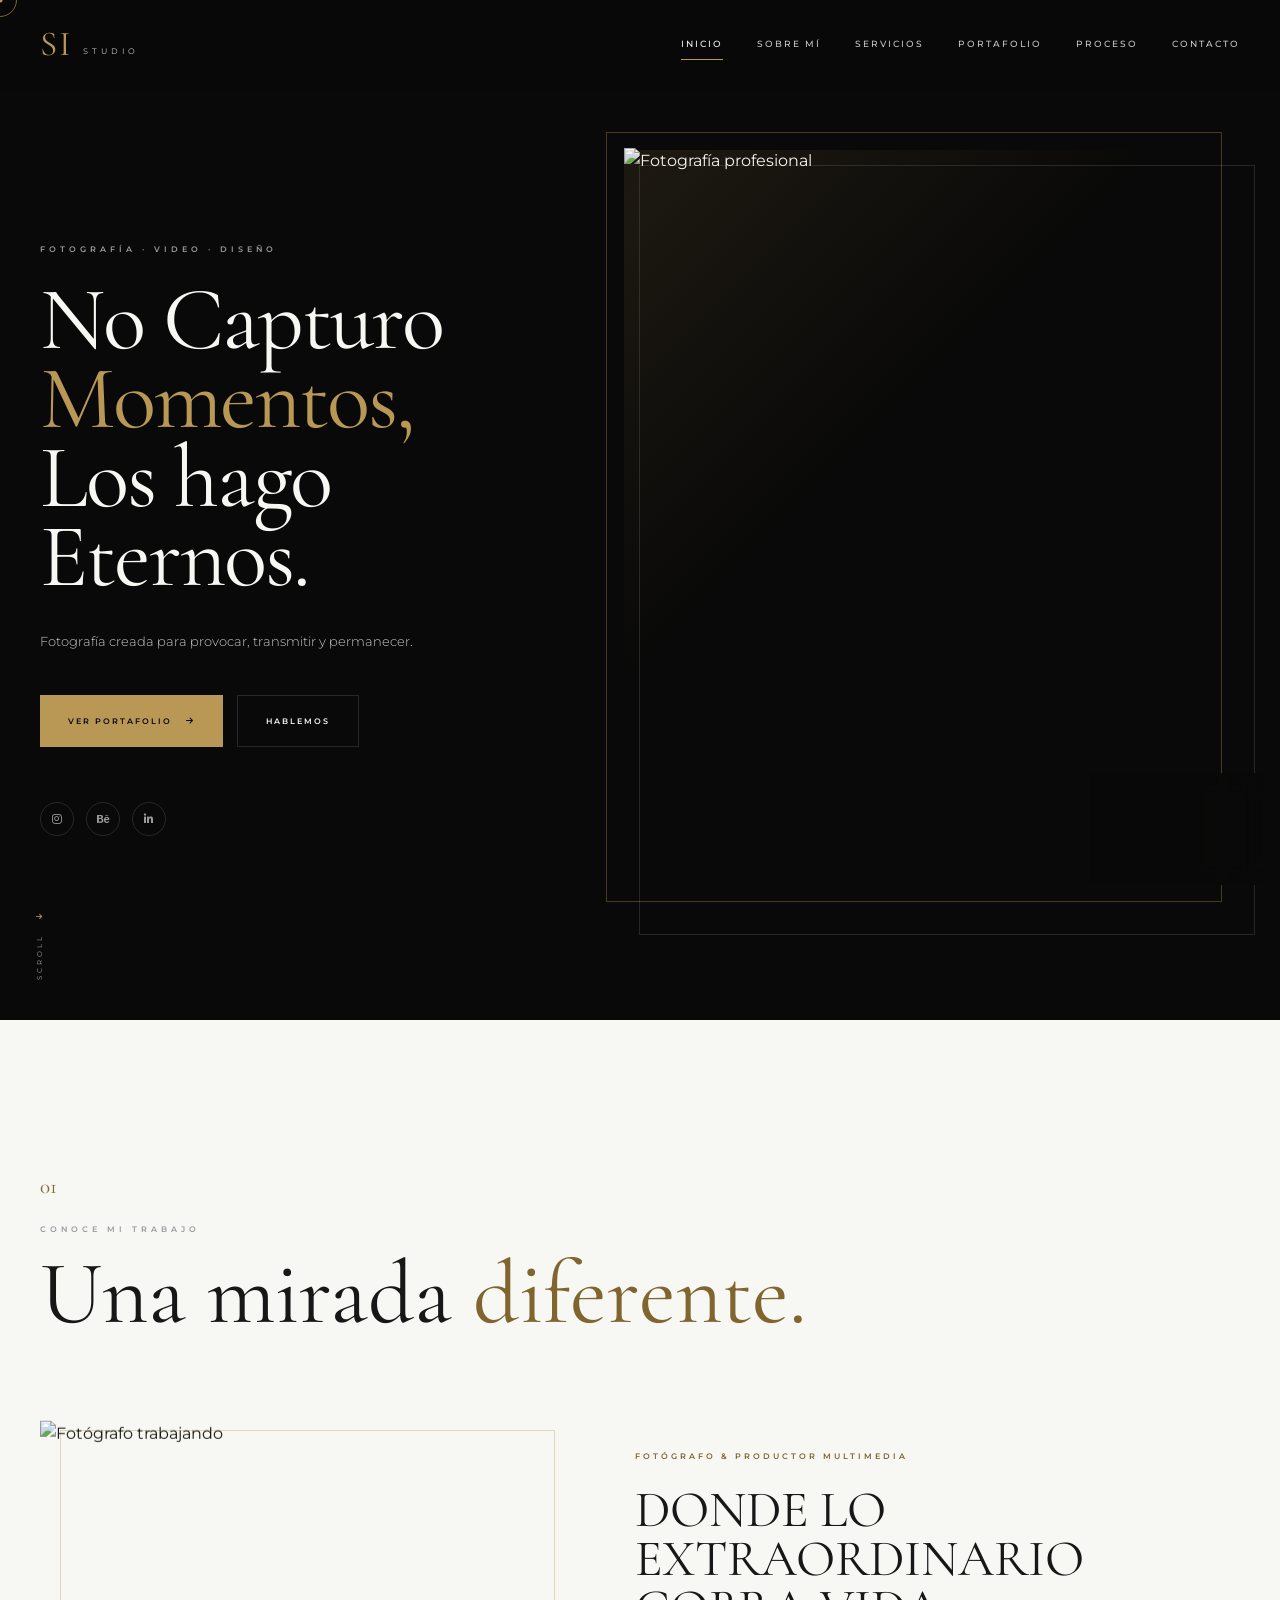
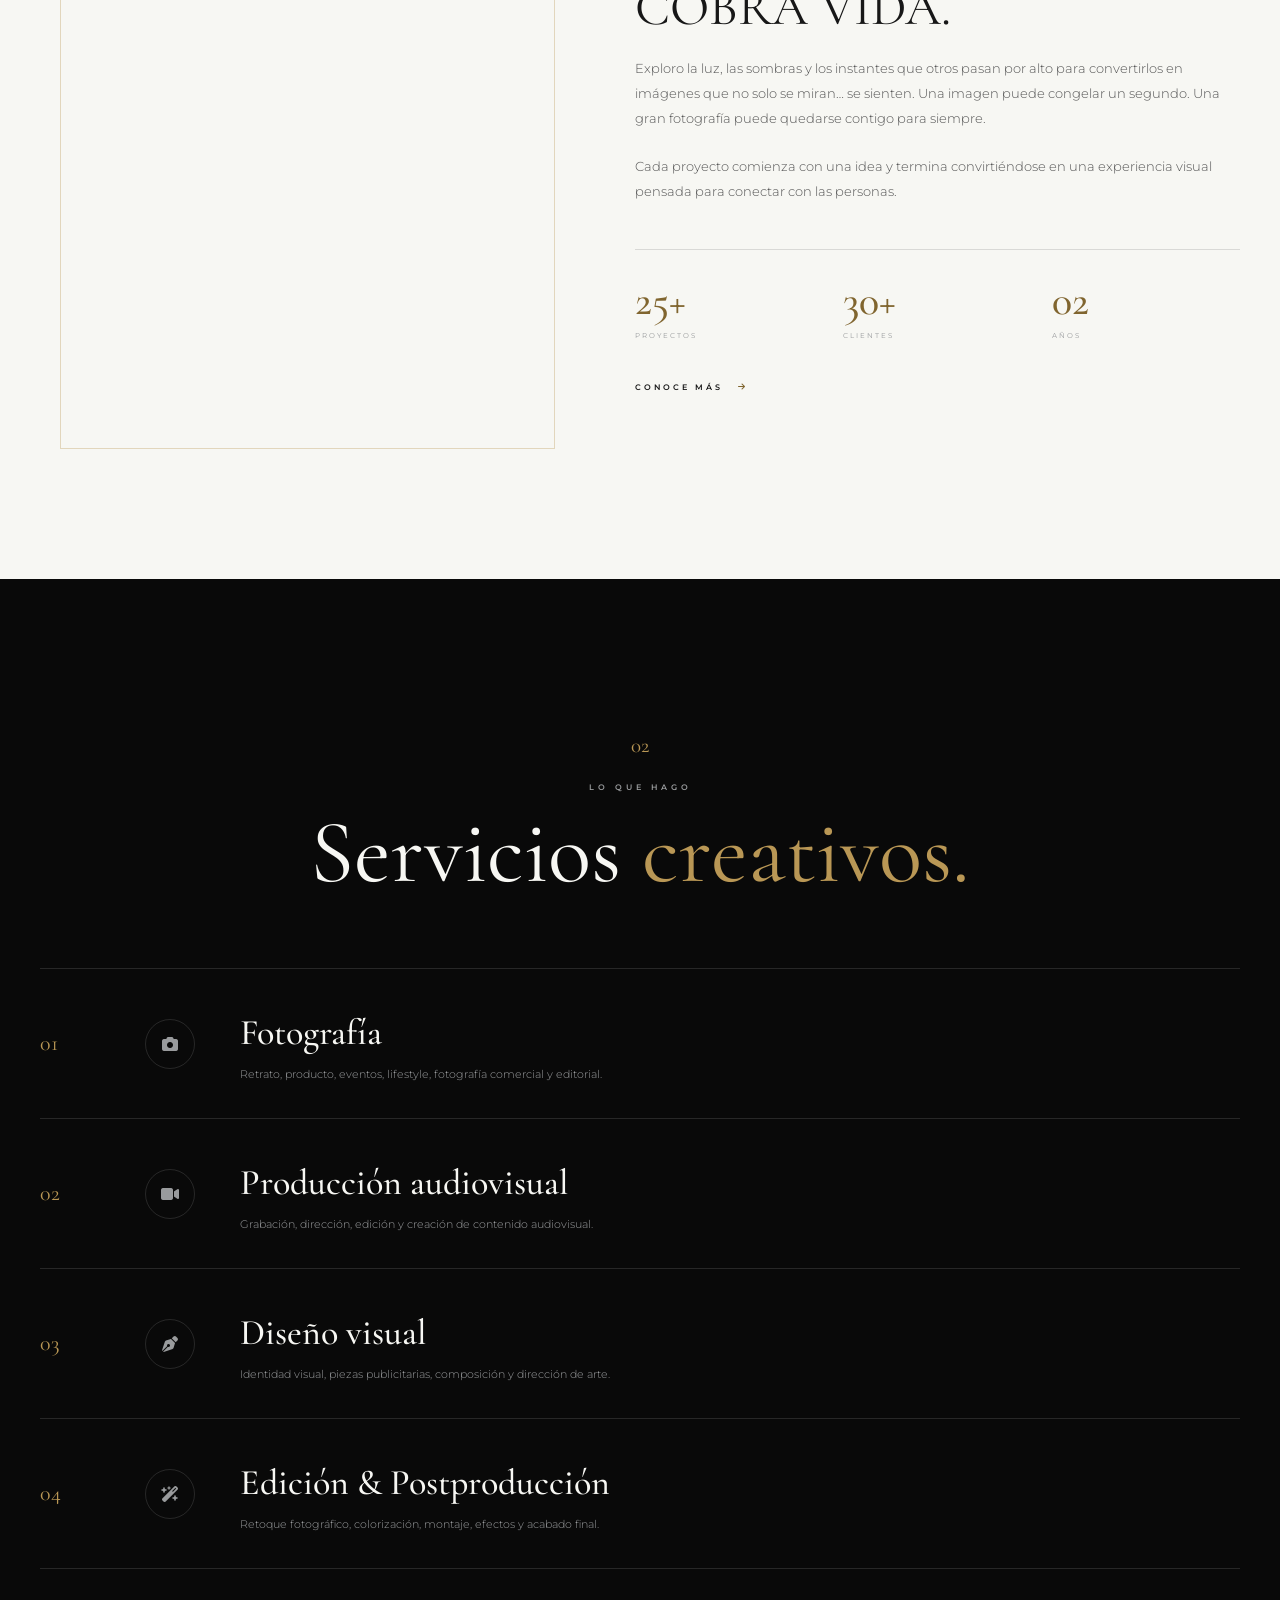
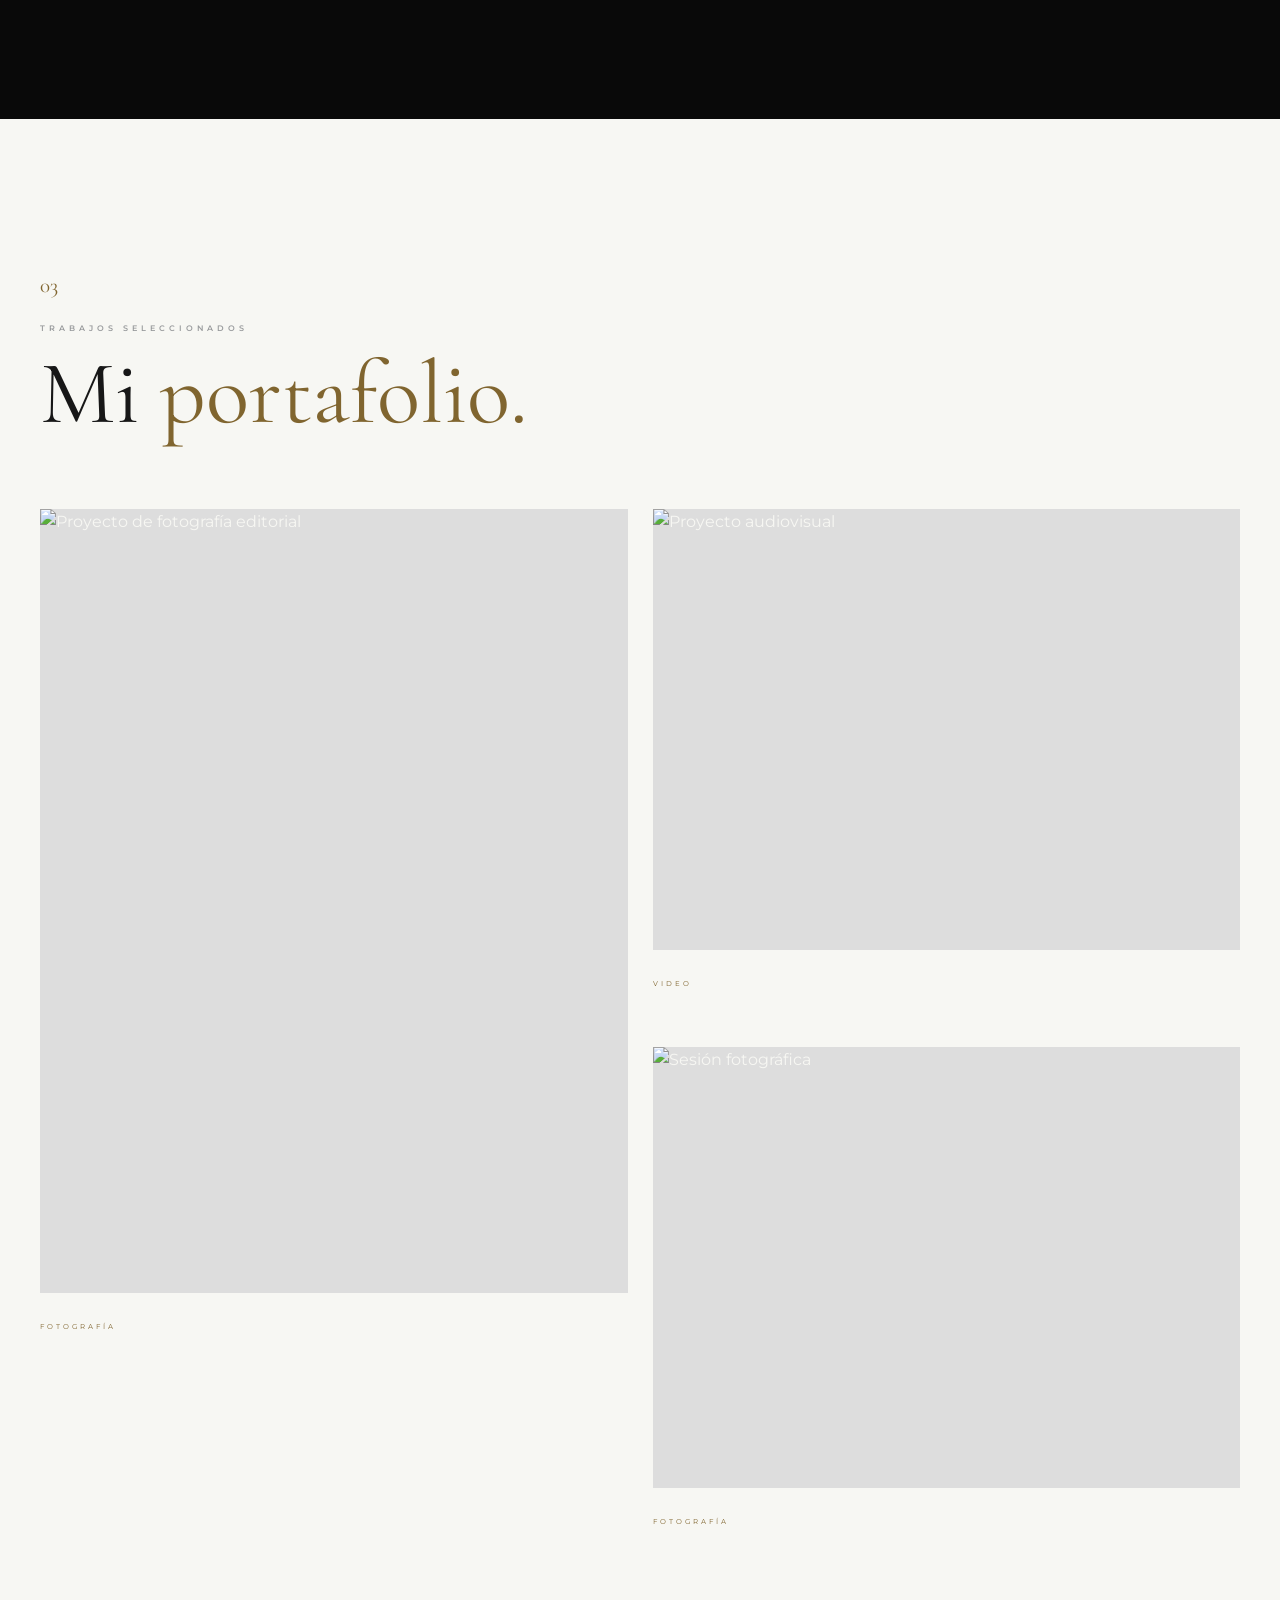
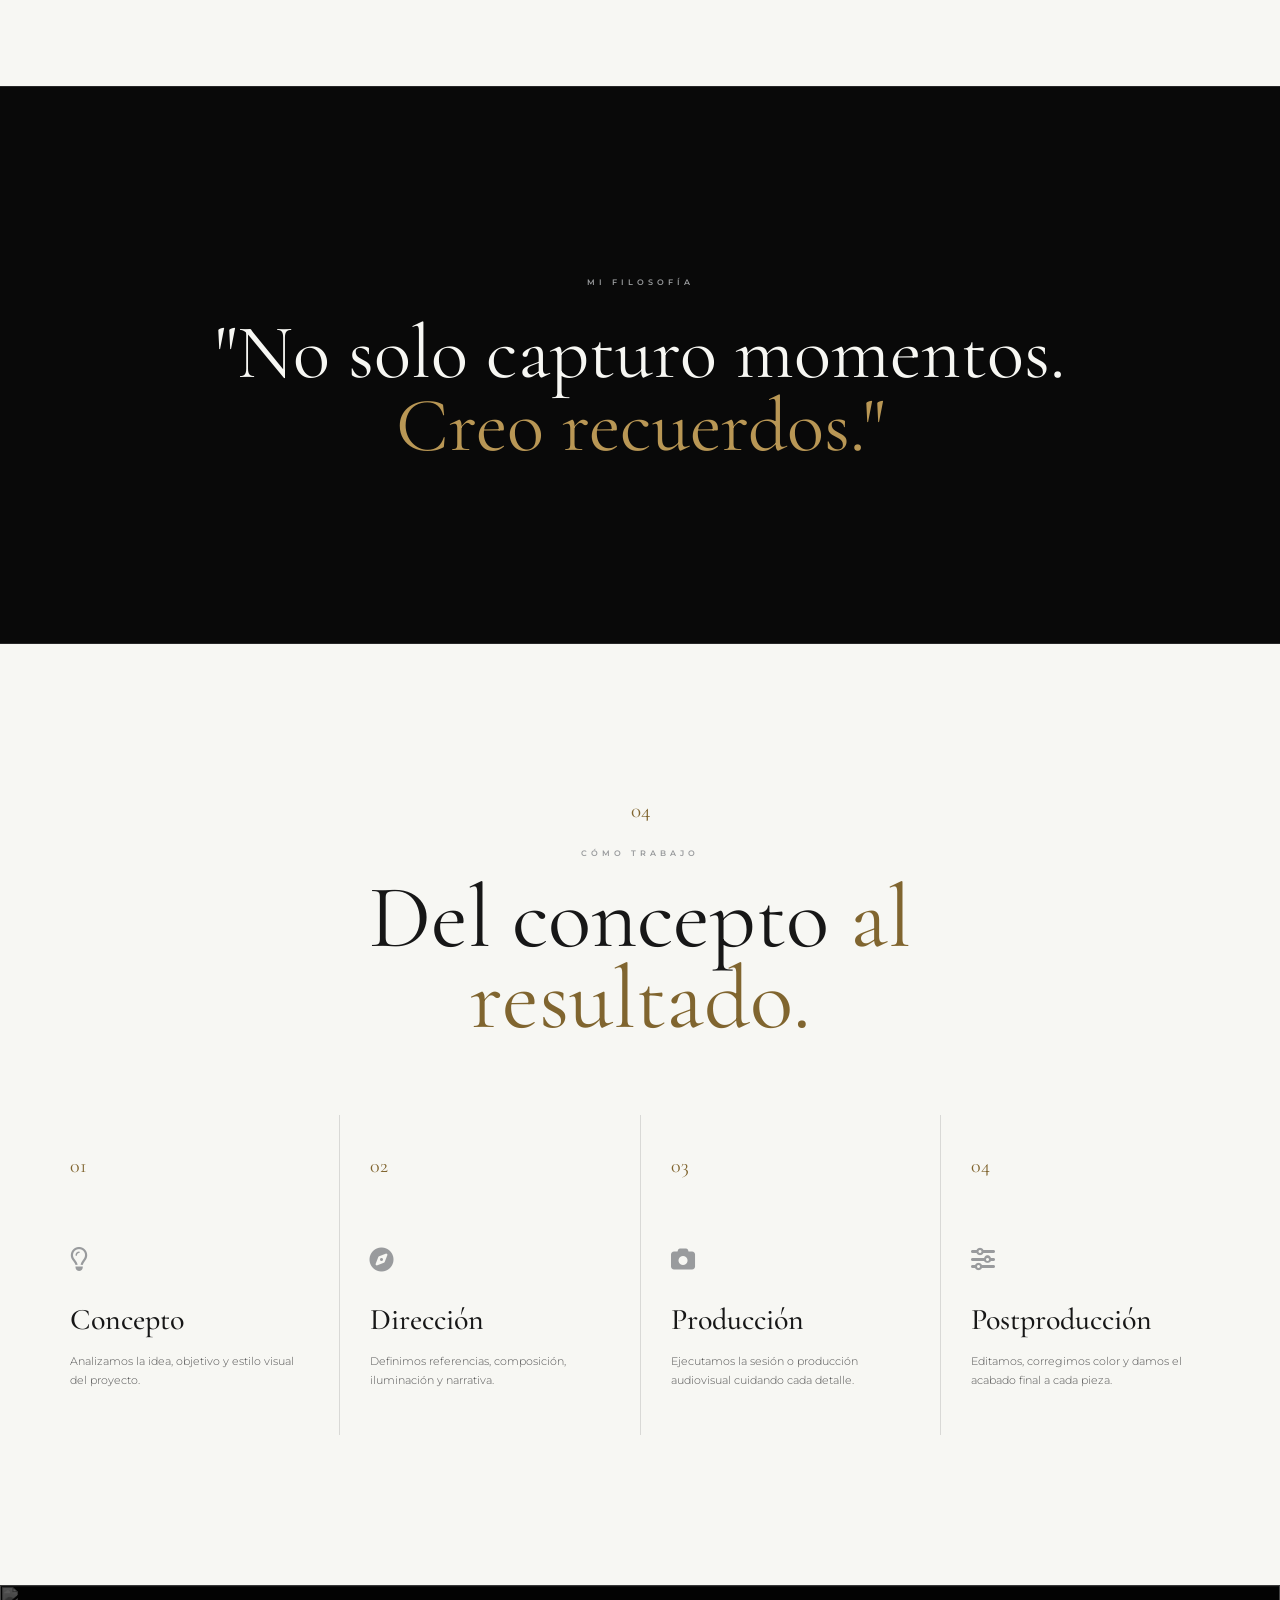
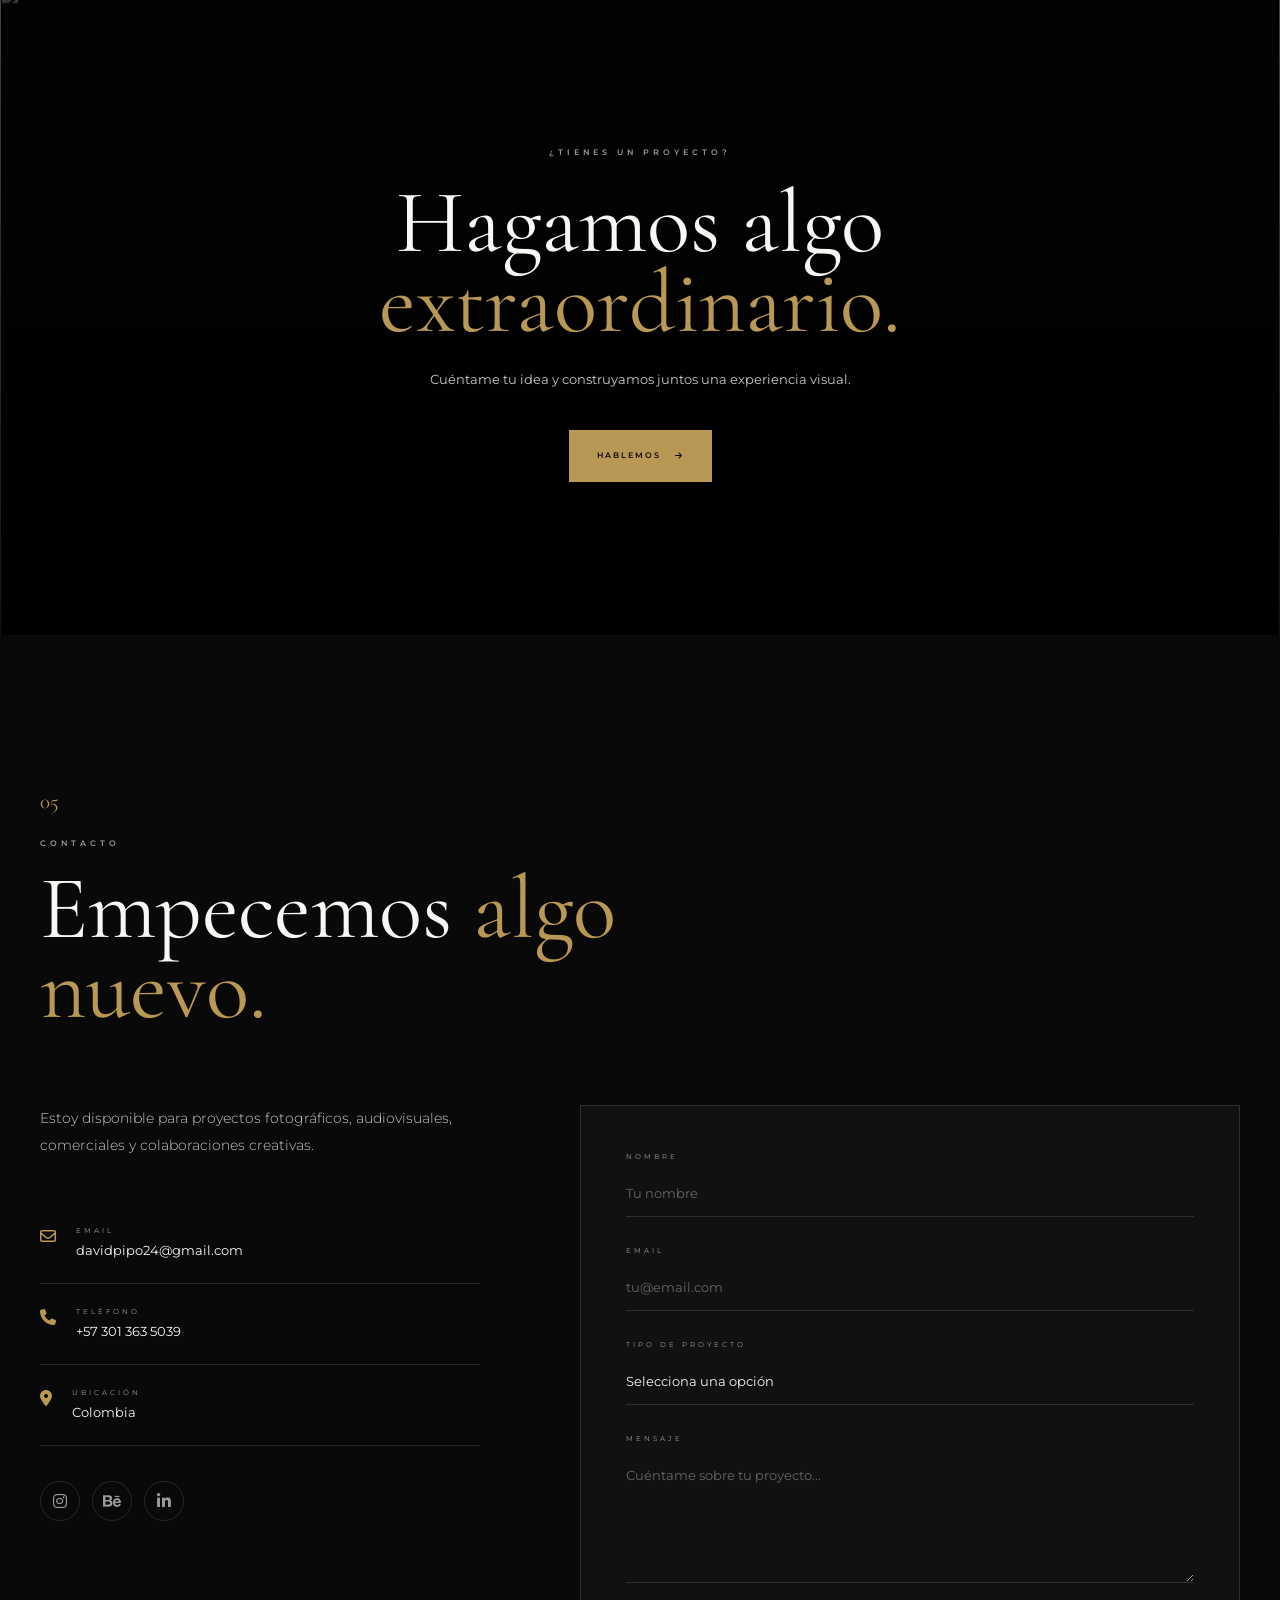
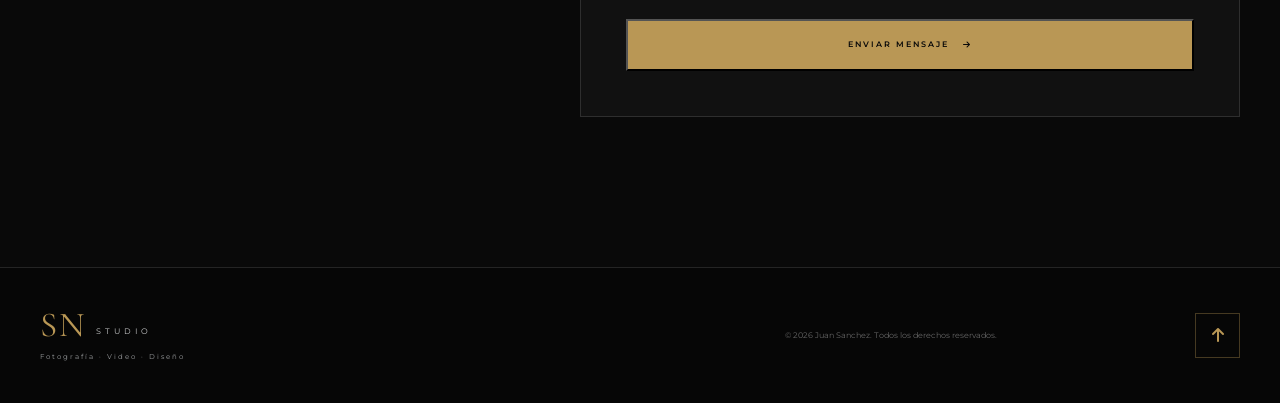
==== index.html @ 91e1dace "Add files via upload" ====
<!DOCTYPE html>
<html lang="es">

<head>

    <!-- =====================================================
         CONFIGURACIÓN
    ====================================================== -->

    <meta charset="UTF-8">

    <meta
        name="viewport"
        content="width=device-width, initial-scale=1.0"
    >

    <meta
        name="description"
        content="Portafolio profesional de fotografía y producción multimedia."
    >

    <meta
        name="author"
        content="David Steven Ibañez Robayo"
    >

    <title>
        David Steven Ibañez Robayo | Fotografía & Producción Multimedia
    </title>


    <!-- =====================================================
         GOOGLE FONTS
    ====================================================== -->

    <link
        rel="preconnect"
        href="https://fonts.googleapis.com"
    >

    <link
        rel="preconnect"
        href="https://fonts.gstatic.com"
        crossorigin
    >

    <link
        href="https://fonts.googleapis.com/css2?family=Cormorant+Garamond:wght@400;500;600;700&family=Montserrat:wght@300;400;500;600;700&display=swap"
        rel="stylesheet"
    >


    <!-- =====================================================
         FONT AWESOME
    ====================================================== -->

    <link
        rel="stylesheet"
        href="https://cdnjs.cloudflare.com/ajax/libs/font-awesome/6.5.2/css/all.min.css"
    >


    <!-- =====================================================
         CSS
    ====================================================== -->

    <link
        rel="stylesheet"
        href="style.css"
    >

</head>


<body>


    <!-- =====================================================
         CURSOR PERSONALIZADO
    ====================================================== -->

    <div
        id="customCursor"
        aria-hidden="true"
    >

        <span class="cursor-dot"></span>

        <span class="cursor-ring"></span>

    </div>



    <!-- =====================================================
         PRELOADER
    ====================================================== -->

    <div
        id="preloader"
        aria-label="Cargando portafolio"
    >

        <div class="loader-content">

            <div class="loader-logo">
                SI
            </div>

            <div class="loader-line"></div>

            <span>
                PRODUCCIÓN MULTIMEDIA
            </span>

        </div>

    </div>



    <!-- =====================================================
         FONDO DECORATIVO
    ====================================================== -->

    <div
        class="background-effects"
        aria-hidden="true"
    >

        <span class="light-orb orb-1"></span>

        <span class="light-orb orb-2"></span>

        <span class="gold-line gold-line-1"></span>

        <span class="gold-line gold-line-2"></span>

    </div>



    <!-- =====================================================
         HEADER
    ====================================================== -->

    <header id="header">

        <div class="container header-container">


            <!-- LOGO -->

            <a
                href="#inicio"
                class="logo"
                aria-label="Ir al inicio"
            >

                <span class="logo-main">
                    SI
                </span>

                <span class="logo-sub">
                    STUDIO
                </span>

            </a>



            <!-- NAVEGACIÓN -->

            <nav
                id="nav"
                aria-label="Navegación principal"
            >

                <a
                    href="#inicio"
                    class="nav-link active"
                >
                    Inicio
                </a>

                <a
                    href="#sobre-mi"
                    class="nav-link"
                >
                    Sobre mí
                </a>

                <a
                    href="#servicios"
                    class="nav-link"
                >
                    Servicios
                </a>

                <a
                    href="#portafolio"
                    class="nav-link"
                >
                    Portafolio
                </a>

                <a
                    href="#proceso"
                    class="nav-link"
                >
                    Proceso
                </a>

                <a
                    href="#contacto"
                    class="nav-link"
                >
                    Contacto
                </a>

            </nav>



            <!-- BOTÓN MENÚ -->

            <button
                id="menuToggle"
                class="menu-toggle"
                type="button"
                aria-label="Abrir menú"
                aria-expanded="false"
            >

                <span></span>
                <span></span>
                <span></span>

            </button>

        </div>

    </header>



    <!-- =====================================================
         CONTENIDO PRINCIPAL
    ====================================================== -->

    <main>


        <!-- =================================================
             HERO
        ================================================== -->

        <section
            id="inicio"
            class="hero"
        >

            <div class="container hero-container">


                <!-- TEXTO -->

                <div class="hero-content reveal">


                    <span class="eyebrow">
                        FOTOGRAFÍA · VIDEO · DISEÑO
                    </span>


                    <h1>

                        No Capturo

                        <span class="gold-text">
                            Momentos,   
                        </span>

                        Los hago Eternos.

                    </h1>


                    <p class="hero-description">

                        Fotografía creada para provocar, transmitir y permanecer.

                    </p>


                    <div class="hero-buttons">

                        <a
                            href="#portafolio"
                            class="btn btn-primary magnetic"
                        >

                            <span>
                                VER PORTAFOLIO
                            </span>

                            <i class="fa-solid fa-arrow-right"></i>

                        </a>


                        <a
                            href="#contacto"
                            class="btn btn-outline magnetic"
                        >

                            HABLEMOS

                        </a>

                    </div>


                    <!-- SOCIAL -->

                    <div class="hero-social">

                        <a
                            href="#"
                            aria-label="Instagram"
                        >
                            <i class="fa-brands fa-instagram"></i>
                        </a>

                        <a
                            href="#"
                            aria-label="Behance"
                        >
                            <i class="fa-brands fa-behance"></i>
                        </a>

                        <a
                            href="#"
                            aria-label="LinkedIn"
                        >
                            <i class="fa-brands fa-linkedin-in"></i>
                        </a>

                    </div>

                </div>



                <!-- IMAGEN -->

                <div class="hero-visual reveal">

                    <div class="hero-image-wrapper">

                        <div class="hero-image-frame"></div>

                        <img
                            src="https://r2.fivemanage.com/8VFrqu9NjACEUGsTVrRfq/WhatsAppImage2026-08-15at7.51.22AM.jpeg"
                            alt="Fotografía profesional"
                            class="hero-image"
                        >

                        <div class="hero-image-overlay"></div>

                    </div>


                    <!-- TEXTO FLOTANTE -->

                    <div class="hero-floating-card">

                        <span>
                            01
                        </span>

                        <p>
                            VISUAL
                            <br>
                            STORYTELLING
                        </p>

                    </div>

                </div>

            </div>


            <!-- SCROLL -->

            <a
                href="#sobre-mi"
                class="scroll-indicator"
                aria-label="Desplazarse hacia abajo"
            >

                <span>
                    SCROLL
                </span>

                <i class="fa-solid fa-arrow-down"></i>

            </a>

        </section>



        <!-- =================================================
             SOBRE MÍ
        ================================================== -->

        <section
            id="sobre-mi"
            class="about section"
        >

            <div class="container">


                <div class="section-header reveal">

                    <span class="section-number">
                        01
                    </span>

                    <span class="eyebrow">
                        CONOCE MI TRABAJO
                    </span>

                    <h2>
                        Una mirada
                        <span class="gold-text">
                            diferente.
                        </span>
                    </h2>

                </div>



                <div class="about-grid">


                    <!-- IMAGEN -->

                    <div class="about-image reveal">

                        <div class="image-border"></div>

                        <img
                            src="https://r2.fivemanage.com/8VFrqu9NjACEUGsTVrRfq/WhatsAppImage2026-08-15at7.58.47AM.jpeg"
                            alt="Fotógrafo trabajando"
                        >

                    </div>



                    <!-- INFORMACIÓN -->

                    <div class="about-content reveal">

                        <span class="small-title">
                            FOTÓGRAFO & PRODUCTOR MULTIMEDIA
                        </span>


                        <h3>
                            DONDE LO EXTRAORDINARIO COBRA VIDA.
                        </h3>


                        <p>

                            Exploro la luz, las sombras y los instantes que otros pasan por alto para convertirlos en imágenes que no solo se miran… se sienten.
Una imagen puede congelar un segundo. Una gran fotografía puede quedarse contigo para siempre.

                        </p>


                        <p>

                            Cada proyecto comienza con una
                            idea y termina convirtiéndose en
                            una experiencia visual pensada
                            para conectar con las personas.

                        </p>


                        <!-- DATOS -->

                        <div class="about-info">


                            <div class="info-item">

                                <strong>
                                    25+
                                </strong>

                                <span>
                                    PROYECTOS
                                </span>

                            </div>


                            <div class="info-item">

                                <strong>
                                    30+
                                </strong>

                                <span>
                                    CLIENTES
                                </span>

                            </div>


                            <div class="info-item">

                                <strong>
                                    02
                                </strong>

                                <span>
                                    AÑOS
                                </span>

                            </div>


                        </div>


                        <a
                            href="#contacto"
                            class="text-link"
                        >

                            CONOCE MÁS

                            <i class="fa-solid fa-arrow-right"></i>

                        </a>

                    </div>

                </div>

            </div>

        </section>



        <!-- =================================================
             SERVICIOS
        ================================================== -->

        <section
            id="servicios"
            class="services section"
        >

            <div class="container">


                <div class="section-header centered reveal">

                    <span class="section-number">
                        02
                    </span>

                    <span class="eyebrow">
                        LO QUE HAGO
                    </span>

                    <h2>
                        Servicios
                        <span class="gold-text">
                            creativos.
                        </span>
                    </h2>

                </div>



                <div class="services-list">


                    <!-- SERVICIO 1 -->

                    <article class="service-item reveal">

                        <div class="service-number">
                            01
                        </div>

                        <div class="service-icon">

                            <i class="fa-solid fa-camera"></i>

                        </div>

                        <div class="service-content">

                            <h3>
                                Fotografía
                            </h3>

                            <p>
                                Retrato, producto,
                                eventos, lifestyle,
                                fotografía comercial
                                y editorial.
                            </p>

                        </div>

                    </article>



                    <!-- SERVICIO 2 -->

                    <article class="service-item reveal">

                        <div class="service-number">
                            02
                        </div>

                        <div class="service-icon">

                            <i class="fa-solid fa-video"></i>

                        </div>

                        <div class="service-content">

                            <h3>
                                Producción audiovisual
                            </h3>

                            <p>
                                Grabación, dirección,
                                edición y creación de
                                contenido audiovisual.
                            </p>

                        </div>

                    </article>



                    <!-- SERVICIO 3 -->

                    <article class="service-item reveal">

                        <div class="service-number">
                            03
                        </div>

                        <div class="service-icon">

                            <i class="fa-solid fa-pen-nib"></i>

                        </div>

                        <div class="service-content">

                            <h3>
                                Diseño visual
                            </h3>

                            <p>
                                Identidad visual,
                                piezas publicitarias,
                                composición y dirección
                                de arte.
                            </p>

                        </div>

                    </article>



                    <!-- SERVICIO 4 -->

                    <article class="service-item reveal">

                        <div class="service-number">
                            04
                        </div>

                        <div class="service-icon">

                            <i class="fa-solid fa-wand-magic-sparkles"></i>

                        </div>

                        <div class="service-content">

                            <h3>
                                Edición & Postproducción
                            </h3>

                            <p>
                                Retoque fotográfico,
                                colorización, montaje,
                                efectos y acabado final.
                            </p>

                        </div>

                    </article>

                </div>

            </div>

        </section>



        <!-- =================================================
             PORTAFOLIO
        ================================================== -->

        <section
            id="portafolio"
            class="portfolio section"
        >

            <div class="container">


                <div class="section-header reveal">

                    <span class="section-number">
                        03
                    </span>

                    <span class="eyebrow">
                        TRABAJOS SELECCIONADOS
                    </span>

                    <h2>
                        Mi
                        <span class="gold-text">
                            portafolio.
                        </span>
                    </h2>

                </div>

                <!-- PROYECTOS -->

                <div class="portfolio-grid">


                    <!-- PROYECTO 01 -->

                    <article
                        class="project-card project-large reveal"
                        data-category="fotografia"
                    >

                        <a
                            href="proyectos/proyecto-01.html"
                            class="project-link"
                        >

                            <div class="project-image">

                                <img
                                    src="https://r2.fivemanage.com/8VFrqu9NjACEUGsTVrRfq/WhatsAppImage2026-08-15at7.50.13AM.jpeg"
                                    alt="Proyecto de fotografía editorial"
                                    loading="lazy"
                                >

                                <div class="project-overlay">

                                    <span>
                                        VER PROYECTO
                                    </span>

                                    <i class="fa-solid fa-arrow-up-right-from-square"></i>

                                </div>

                            </div>


                            <div class="project-info">

                                <span>
                                    FOTOGRAFÍA
                                </span>

                                <h3>
                                </h3>

                            </div>

                        </a>

                    </article>



                    <!-- PROYECTO 02 -->

                    <article
                        class="project-card reveal"
                        data-category="video"
                    >

                        <a
                            href="proyectos/proyecto-02.html"
                            class="project-link"
                        >

                            <div class="project-image">

                                <img
                                    src="https://r2.fivemanage.com/8VFrqu9NjACEUGsTVrRfq/WhatsAppImage2026-08-14at6.33.15PM(1).jpeg"
                                    alt="Proyecto audiovisual"
                                    loading="lazy"
                                >

                                <div class="project-overlay">

                                    <span>
                                        VER PROYECTO
                                    </span>

                                    <i class="fa-solid fa-arrow-up-right-from-square"></i>

                                </div>

                            </div>


                            <div class="project-info">

                                <span>
                                    VIDEO
                                </span>

                                <h3>
                                </h3>

                            </div>

                        </a>

                    </article>



                    <!-- PROYECTO 03 -->

                    <article
                        class="project-card reveal"
                        data-category="fotografia"
                    >

                        <a
                            href="proyectos/proyecto-03.html"
                            class="project-link"
                        >

                            <div class="project-image">

                                <img
                                    src="https://r2.fivemanage.com/8VFrqu9NjACEUGsTVrRfq/WhatsAppImage2026-08-14at6.41.17PM.jpeg"
                                    alt="Sesión fotográfica"
                                    loading="lazy"
                                >

                                <div class="project-overlay">

                                    <span>
                                        VER PROYECTO
                                    </span>

                                    <i class="fa-solid fa-arrow-up-right-from-square"></i>

                                </div>

                            </div>


                            <div class="project-info">

                                <span>
                                    FOTOGRAFÍA
                                </span>

                                <h3>
                                </h3>

                            </div>

                        </a>

                    </article>

        </section>



        <!-- =================================================
             FRASE / MANIFIESTO
        ================================================== -->

        <section class="statement">

            <div class="container">

                <div class="statement-content reveal">

                    <span class="eyebrow">
                        MI FILOSOFÍA
                    </span>

                    <h2>
                        "No solo capturo
                        momentos.
                        <span class="gold-text">
                            Creo recuerdos."
                        </span>
                    </h2>

                </div>

            </div>

        </section>



        <!-- =================================================
             PROCESO
        ================================================== -->

        <section
            id="proceso"
            class="process section"
        >

            <div class="container">


                <div class="section-header centered reveal">

                    <span class="section-number">
                        04
                    </span>

                    <span class="eyebrow">
                        CÓMO TRABAJO
                    </span>

                    <h2>
                        Del concepto
                        <span class="gold-text">
                            al resultado.
                        </span>
                    </h2>

                </div>



                <div class="process-grid">


                    <article class="process-item reveal">

                        <span class="process-number">
                            01
                        </span>

                        <i class="fa-regular fa-lightbulb"></i>

                        <h3>
                            Concepto
                        </h3>

                        <p>
                            Analizamos la idea,
                            objetivo y estilo
                            visual del proyecto.
                        </p>

                    </article>



                    <article class="process-item reveal">

                        <span class="process-number">
                            02
                        </span>

                        <i class="fa-solid fa-compass"></i>

                        <h3>
                            Dirección
                        </h3>

                        <p>
                            Definimos referencias,
                            composición, iluminación
                            y narrativa.
                        </p>

                    </article>



                    <article class="process-item reveal">

                        <span class="process-number">
                            03
                        </span>

                        <i class="fa-solid fa-camera"></i>

                        <h3>
                            Producción
                        </h3>

                        <p>
                            Ejecutamos la sesión o
                            producción audiovisual
                            cuidando cada detalle.
                        </p>

                    </article>



                    <article class="process-item reveal">

                        <span class="process-number">
                            04
                        </span>

                        <i class="fa-solid fa-sliders"></i>

                        <h3>
                            Postproducción
                        </h3>

                        <p>
                            Editamos, corregimos
                            color y damos el acabado
                            final a cada pieza.
                        </p>

                    </article>

                </div>

            </div>

        </section>



        <!-- =================================================
             CTA
        ================================================== -->

        <section
            class="cta"
        >

            <div class="cta-background">

                <img
                    src="assets/images/cta.jpg"
                    alt=""
                    aria-hidden="true"
                >

            </div>


            <div class="cta-overlay"></div>


            <div class="container cta-content reveal">

                <span class="eyebrow">
                    ¿TIENES UN PROYECTO?
                </span>

                <h2>
                    Hagamos algo
                    <span class="gold-text">
                        extraordinario.
                    </span>
                </h2>

                <p>
                    Cuéntame tu idea y construyamos
                    juntos una experiencia visual.
                </p>

                <a
                    href="#contacto"
                    class="btn btn-primary magnetic"
                >

                    HABLEMOS

                    <i class="fa-solid fa-arrow-right"></i>

                </a>

            </div>

        </section>



        <!-- =================================================
             CONTACTO
        ================================================== -->

        <section
            id="contacto"
            class="contact section"
        >

            <div class="container">


                <div class="section-header reveal">

                    <span class="section-number">
                        05
                    </span>

                    <span class="eyebrow">
                        CONTACTO
                    </span>

                    <h2>
                        Empecemos
                        <span class="gold-text">
                            algo nuevo.
                        </span>
                    </h2>

                </div>



                <div class="contact-grid">


                    <!-- INFORMACIÓN -->

                    <div class="contact-info reveal">

                        <p class="contact-intro">

                            Estoy disponible para
                            proyectos fotográficos,
                            audiovisuales, comerciales
                            y colaboraciones creativas.

                        </p>


                        <div class="contact-details">


                            <div class="contact-detail">

                                <i class="fa-regular fa-envelope"></i>

                                <div>

                                    <span>
                                        EMAIL
                                    </span>

                                    <a href="mailto:davidpipo24@gmail.com">
                                        davidpipo24@gmail.com
                                    </a>

                                </div>

                            </div>



                            <div class="contact-detail">

                                <i class="fa-solid fa-phone"></i>

                                <div>

                                    <span>
                                        TELÉFONO
                                    </span>

                                    <a href="tel:+573013635039">
                                        +57 301 363 5039
                                    </a>

                                </div>

                            </div>



                            <div class="contact-detail">

                                <i class="fa-solid fa-location-dot"></i>

                                <div>

                                    <span>
                                        UBICACIÓN
                                    </span>

                                    <p>
                                        Colombia
                                    </p>

                                </div>

                            </div>

                        </div>


                        <div class="contact-social">

                            <a
                                href="#"
                                aria-label="Instagram"
                            >
                                <i class="fa-brands fa-instagram"></i>
                            </a>

                            <a
                                href="#"
                                aria-label="Behance"
                            >
                                <i class="fa-brands fa-behance"></i>
                            </a>

                            <a
                                href="#"
                                aria-label="LinkedIn"
                            >
                                <i class="fa-brands fa-linkedin-in"></i>
                            </a>

                        </div>

                    </div>



                    <!-- FORMULARIO -->

                    <form
                        id="contactForm"
                        class="contact-form reveal"
                    >

                        <div class="form-group">

                            <label for="name">
                                NOMBRE
                            </label>

                            <input
                                type="text"
                                id="name"
                                name="name"
                                placeholder="Tu nombre"
                                required
                            >

                        </div>



                        <div class="form-group">

                            <label for="email">
                                EMAIL
                            </label>

                            <input
                                type="email"
                                id="email"
                                name="email"
                                placeholder="tu@email.com"
                                required
                            >

                        </div>



                        <div class="form-group">

                            <label for="project">
                                TIPO DE PROYECTO
                            </label>

                            <select
                                id="project"
                                name="project"
                                required
                            >

                                <option value="">
                                    Selecciona una opción
                                </option>

                                <option value="fotografia">
                                    Fotografía
                                </option>

                                <option value="video">
                                    Producción audiovisual
                                </option>

                                <option value="diseno">
                                    Diseño
                                </option>

                                <option value="branding">
                                    Branding
                                </option>

                                <option value="otro">
                                    Otro
                                </option>

                            </select>

                        </div>



                        <div class="form-group">

                            <label for="message">
                                MENSAJE
                            </label>

                            <textarea
                                id="message"
                                name="message"
                                rows="5"
                                placeholder="Cuéntame sobre tu proyecto..."
                                required
                            ></textarea>

                        </div>



                        <button
                            type="submit"
                            class="btn btn-primary magnetic"
                        >

                            ENVIAR MENSAJE

                            <i class="fa-solid fa-arrow-right"></i>

                        </button>

                    </form>

                </div>

            </div>

        </section>

    </main>



    <!-- =====================================================
         FOOTER
    ====================================================== -->

    <footer>

        <div class="container footer-container">


            <div class="footer-brand">

                <a
                    href="#inicio"
                    class="logo"
                >

                    <span class="logo-main">
                        SN
                    </span>

                    <span class="logo-sub">
                        STUDIO
                    </span>

                </a>

                <p>
                    Fotografía · Video · Diseño
                </p>

            </div>



            <div class="footer-center">

                <p>
                    © 2026 Juan Sanchez.
                    Todos los derechos reservados.
                </p>

            </div>



            <a
                href="#inicio"
                class="back-top"
                aria-label="Volver arriba"
            >

                <i class="fa-solid fa-arrow-up"></i>

            </a>

        </div>

    </footer>



    <!-- =====================================================
         JAVASCRIPT
    ====================================================== -->

    <script src="script.js"></script>

</body>

</html>
---- style.css ----
/* =========================================================
   SN STUDIO
   FOTOGRAFÍA · VIDEO · PRODUCCIÓN MULTIMEDIA

   PALETA:
   Negro mate
   Blanco marfil
   Plateado
   Dorado mate
========================================================= */


/* =========================================================
   VARIABLES
========================================================= */

:root {

    --black: #090909;
    --black-2: #111111;
    --black-3: #181818;

    --white: #f7f7f3;
    --white-2: #eeeeea;
    --white-3: #d9d9d4;

    --gold: #b99755;
    --gold-light: #d2b875;
    --gold-dark: #80652f;

    --silver: #999b9d;
    --silver-light: #c7c8c9;

    --dark-text: #171717;
    --dark-text-2: #555;

    --border-dark: rgba(255,255,255,.12);
    --border-light: rgba(0,0,0,.12);
    --gold-border: rgba(185,151,85,.35);

    --container: 1240px;

    --header-height: 90px;

    --serif: "Cormorant Garamond", Georgia, serif;
    --sans: "Montserrat", Arial, sans-serif;

    --ease: cubic-bezier(.2,.8,.2,1);

}


/* =========================================================
   RESET
========================================================= */

*,
*::before,
*::after {

    margin: 0;
    padding: 0;
    box-sizing: border-box;

}


html {

    scroll-behavior: smooth;

}


body {

    background: var(--black);

    color: var(--white);

    font-family: var(--sans);

    overflow-x: hidden;

    line-height: 1.6;

}


body.menu-open {

    overflow: hidden;

}


img {

    display: block;

    width: 100%;

    max-width: 100%;

}


a {

    color: inherit;

    text-decoration: none;

}


button,
input,
textarea,
select {

    font: inherit;

}


button {

    cursor: pointer;

}


::selection {

    background: var(--gold);

    color: var(--black);

}


/* =========================================================
   SCROLLBAR
========================================================= */

::-webkit-scrollbar {

    width: 7px;

}

::-webkit-scrollbar-track {

    background: var(--black);

}

::-webkit-scrollbar-thumb {

    background: var(--gold-dark);

}

::-webkit-scrollbar-thumb:hover {

    background: var(--gold);

}


/* =========================================================
   CONTAINER
========================================================= */

.container {

    width: min(
        calc(100% - 80px),
        var(--container)
    );

    margin: 0 auto;

}


/* =========================================================
   FONDOS DECORATIVOS
========================================================= */

.background-effects {

    position: fixed;

    inset: 0;

    z-index: -1;

    overflow: hidden;

    pointer-events: none;

}


.light-orb {

    position: absolute;

    width: 450px;

    height: 450px;

    border-radius: 50%;

    filter: blur(120px);

    opacity: .055;

}


.orb-1 {

    top: 5%;

    right: -250px;

    background: var(--gold);

}


.orb-2 {

    bottom: 5%;

    left: -250px;

    background: white;

}


.gold-line {

    position: absolute;

    width: 1px;

    height: 320px;

    background:
        linear-gradient(
            to bottom,
            transparent,
            var(--gold),
            transparent
        );

    opacity: .15;

}


.gold-line-1 {

    top: 15%;

    left: 7%;

    transform: rotate(25deg);

}


.gold-line-2 {

    bottom: 10%;

    right: 8%;

    transform: rotate(-25deg);

}


/* =========================================================
   LOADER
========================================================= */

#preloader {

    position: fixed;

    inset: 0;

    z-index: 99999;

    display: flex;

    align-items: center;

    justify-content: center;

    background: #080808;

    opacity: 1;

    visibility: visible;

    transition:
        opacity .7s ease,
        visibility .7s ease;

}


#preloader.hidden {

    opacity: 0;

    visibility: hidden;

    pointer-events: none;

}


.loader-content {

    display: flex;

    flex-direction: column;

    align-items: center;

    text-align: center;

}


.loader-logo {

    color: var(--gold);

    font-family: var(--serif);

    font-size: 70px;

    font-weight: 600;

    letter-spacing: 4px;

    animation: loaderLogo 1.8s ease-in-out infinite;

}


.loader-line {

    width: 180px;

    height: 1px;

    margin: 22px 0 17px;

    background: var(--gold);

    animation: loaderLine 1.5s ease;

}


.loader-content span {

    color: var(--silver);

    font-size: 8px;

    letter-spacing: 5px;

}


@keyframes loaderLogo {

    0%,
    100% {

        opacity: .45;

    }

    50% {

        opacity: 1;

    }

}


@keyframes loaderLine {

    from {

        transform: scaleX(0);

    }

    to {

        transform: scaleX(1);

    }

}


/* =========================================================
   CURSOR
========================================================= */

#customCursor {

    position: fixed;

    inset: 0;

    z-index: 100000;

    pointer-events: none;

}


.cursor-dot {

    position: fixed;

    width: 5px;

    height: 5px;

    border-radius: 50%;

    background: var(--gold);

    transform: translate(-50%, -50%);

}


.cursor-ring {

    position: fixed;

    width: 34px;

    height: 34px;

    border: 1px solid var(--gold);

    border-radius: 50%;

    opacity: .65;

    transform: translate(-50%, -50%);

    transition:
        width .3s ease,
        height .3s ease,
        background .3s ease;

}


#customCursor.cursor-hover .cursor-ring {

    width: 55px;

    height: 55px;

    background: rgba(185,151,85,.08);

}


/* =========================================================
   HEADER
========================================================= */

#header {

    position: fixed;

    top: 0;

    left: 0;

    width: 100%;

    height: var(--header-height);

    z-index: 1000;

    border-bottom: 1px solid transparent;

    background: rgba(9,9,9,.45);

    backdrop-filter: blur(18px);

    -webkit-backdrop-filter: blur(18px);

    transition:
        background .4s ease,
        border-color .4s ease;

}


#header.scrolled {

    background: rgba(9,9,9,.94);

    border-color: var(--border-dark);

}


.header-container {

    height: 100%;

    display: flex;

    align-items: center;

    justify-content: space-between;

}


/* =========================================================
   LOGO
========================================================= */

.logo {

    display: inline-flex;

    align-items: center;

    gap: 10px;

}


.logo-main {

    color: var(--gold);

    font-family: var(--serif);

    font-size: 35px;

    line-height: 1;

    letter-spacing: 2px;

}


.logo-sub {

    color: var(--silver-light);

    font-size: 8px;

    letter-spacing: 4px;

    padding-top: 13px;

}


/* =========================================================
   NAV
========================================================= */

#nav {

    display: flex;

    align-items: center;

    gap: 34px;

}


.nav-link {

    position: relative;

    color: var(--silver-light);

    font-size: 9px;

    font-weight: 500;

    letter-spacing: 2px;

    text-transform: uppercase;

    transition: color .3s ease;

}


.nav-link::after {

    content: "";

    position: absolute;

    left: 0;

    bottom: -8px;

    width: 0;

    height: 1px;

    background: var(--gold);

    transition: width .3s ease;

}


.nav-link:hover,
.nav-link.active {

    color: var(--white);

}


.nav-link:hover::after,
.nav-link.active::after {

    width: 100%;

}


/* =========================================================
   MOBILE MENU
========================================================= */

.menu-toggle {

    display: none;

    width: 42px;

    height: 42px;

    flex-direction: column;

    align-items: flex-end;

    justify-content: center;

    gap: 6px;

    background: transparent;

}


.menu-toggle span {

    width: 25px;

    height: 1px;

    background: var(--white);

    transition: .4s ease;

}


.menu-toggle span:nth-child(2) {

    width: 18px;

}


.menu-toggle.active span:nth-child(1) {

    transform:
        translateY(7px)
        rotate(45deg);

}


.menu-toggle.active span:nth-child(2) {

    opacity: 0;

}


.menu-toggle.active span:nth-child(3) {

    transform:
        translateY(-7px)
        rotate(-45deg);

}


/* =========================================================
   SECCIONES GENERALES
========================================================= */

.section {

    position: relative;

    padding: 150px 0;

}


.section-header {

    max-width: 800px;

    margin-bottom: 75px;

}


.section-header.centered {

    margin-left: auto;

    margin-right: auto;

    text-align: center;

}


.section-number {

    display: block;

    margin-bottom: 10px;

    color: var(--gold);

    font-family: var(--serif);

    font-size: 21px;

}


.eyebrow {

    display: inline-block;

    color: var(--silver);

    font-size: 8px;

    font-weight: 600;

    letter-spacing: 4px;

    text-transform: uppercase;

}


.section-header h2 {

    margin-top: 15px;

    color: var(--white);

    font-family: var(--serif);

    font-size: clamp(55px, 7vw, 90px);

    font-weight: 400;

    line-height: .9;

}


.gold-text {

    color: var(--gold);

}


/* =========================================================
   HERO — NEGRO
========================================================= */

.hero {

    position: relative;

    min-height: 100vh;

    display: flex;

    align-items: center;

    padding: 150px 0 100px;

    background: var(--black);

    overflow: hidden;

}


.hero-container {

    display: grid;

    grid-template-columns:
        minmax(0,.9fr)
        minmax(400px,1.1fr);

    align-items: center;

    gap: 80px;

}


.hero-content {

    position: relative;

    z-index: 2;

}


.hero-content h1 {

    max-width: 720px;

    margin-top: 22px;

    color: var(--white);

    font-family: var(--serif);

    font-size: clamp(58px,7vw,105px);

    font-weight: 400;

    line-height: .88;

    letter-spacing: -2px;

}


.hero-description {

    max-width: 500px;

    margin-top: 32px;

    color: var(--silver-light);

    font-size: 13px;

    font-weight: 300;

    line-height: 1.9;

}


.hero-buttons {

    display: flex;

    flex-wrap: wrap;

    gap: 14px;

    margin-top: 42px;

}


/* =========================================================
   BOTONES
========================================================= */

.btn {

    min-height: 52px;

    display: inline-flex;

    align-items: center;

    justify-content: center;

    gap: 14px;

    padding: 0 28px;

    font-size: 8px;

    font-weight: 600;

    letter-spacing: 2px;

    transition:
        transform .4s var(--ease),
        background .3s ease,
        color .3s ease,
        border-color .3s ease;

}


.btn-primary {

    color: var(--black);

    background: var(--gold);

}


.btn-primary:hover {

    background: var(--gold-light);

}


.btn-outline {

    color: var(--white);

    background: transparent;

    border: 1px solid var(--border-dark);

}


.btn-outline:hover {

    color: var(--black);

    background: var(--white);

    border-color: var(--white);

}


/* =========================================================
   HERO SOCIAL
========================================================= */

.hero-social {

    display: flex;

    gap: 12px;

    margin-top: 55px;

}


.hero-social a {

    width: 34px;

    height: 34px;

    display: flex;

    align-items: center;

    justify-content: center;

    color: var(--silver);

    border: 1px solid var(--border-dark);

    border-radius: 50%;

    font-size: 11px;

    transition: .3s ease;

}


.hero-social a:hover {

    color: var(--gold);

    border-color: var(--gold);

    transform: translateY(-4px);

}


/* =========================================================
   HERO IMAGEN
========================================================= */

.hero-visual {

    position: relative;

}


.hero-image-wrapper {

    position: relative;

    width: 100%;

    max-width: 650px;

    margin-left: auto;

    aspect-ratio: 4 / 5;

}


.hero-image-wrapper::before {

    content: "";

    position: absolute;

    inset: -18px 18px 18px -18px;

    border: 1px solid var(--gold-border);

}


.hero-image-frame {

    position: absolute;

    inset: 15px -15px -15px 15px;

    border: 1px solid var(--border-dark);

}


.hero-image {

    position: relative;

    z-index: 2;

    height: 100%;

    object-fit: cover;

    filter:
        grayscale(15%)
        contrast(1.05);

    transition:
        filter .6s ease,
        transform 1s var(--ease);

}


.hero-image-wrapper:hover .hero-image {

    filter:
        grayscale(0)
        contrast(1.05);

    transform: scale(1.015);

}


.hero-image-overlay {

    position: absolute;

    inset: 0;

    z-index: 3;

    background:
        linear-gradient(
            135deg,
            rgba(185,151,85,.12),
            transparent 40%
        );

    pointer-events: none;

}


.hero-floating-card {

    position: absolute;

    right: -25px;

    bottom: 35px;

    z-index: 5;

    min-width: 175px;

    padding: 20px;

    background: rgba(9,9,9,.9);

    border: 1px solid var(--gold-border);

    backdrop-filter: blur(12px);

}


.hero-floating-card span {

    color: var(--gold);

    font-family: var(--serif);

    font-size: 26px;

}


.hero-floating-card p {

    margin-top: 4px;

    color: var(--silver-light);

    font-size: 7px;

    letter-spacing: 2px;

    line-height: 1.7;

}


/* =========================================================
   SCROLL
========================================================= */

.scroll-indicator {

    position: absolute;

    left: 40px;

    bottom: 35px;

    display: flex;

    align-items: center;

    gap: 15px;

    color: var(--silver);

    font-size: 7px;

    letter-spacing: 3px;

    transform: rotate(-90deg);

    transform-origin: left center;

}


.scroll-indicator i {

    color: var(--gold);

}


/* =========================================================
   ABOUT — BLANCO
========================================================= */

.about {

    background: var(--white);

    color: var(--dark-text);

}


.about .section-number {

    color: var(--gold-dark);

}


.about .eyebrow {

    color: var(--silver);

}


.about .section-header h2 {

    color: var(--dark-text);

}


.about .gold-text {

    color: var(--gold-dark);

}


.about-grid {

    display: grid;

    grid-template-columns:
        minmax(300px,.9fr)
        minmax(0,1.1fr);

    gap: 100px;

    align-items: center;

}


.about-image {

    position: relative;

    max-width: 500px;

}


.about-image img {

    aspect-ratio: 4 / 5;

    object-fit: cover;

    filter: grayscale(20%);

}


.image-border {

    position: absolute;

    inset: 20px -20px -20px 20px;

    border: 1px solid var(--gold-border);

}


.about-content {

    max-width: 650px;

}


.small-title {

    color: var(--gold-dark);

    font-size: 8px;

    font-weight: 600;

    letter-spacing: 3px;

}


.about-content h3 {

    margin-top: 20px;

    color: var(--dark-text);

    font-family: var(--serif);

    font-size: clamp(40px,4vw,62px);

    font-weight: 400;

    line-height: .95;

}


.about-content p {

    margin-top: 24px;

    color: var(--dark-text-2);

    font-size: 13px;

    font-weight: 300;

    line-height: 1.9;

}


.about-info {

    display: grid;

    grid-template-columns:
        repeat(3,1fr);

    gap: 20px;

    margin-top: 45px;

    padding-top: 30px;

    border-top: 1px solid var(--border-light);

}


.info-item strong {

    display: block;

    color: var(--gold-dark);

    font-family: var(--serif);

    font-size: 42px;

    font-weight: 500;

    line-height: 1;

}


.info-item span {

    display: block;

    margin-top: 8px;

    color: var(--silver);

    font-size: 7px;

    letter-spacing: 2px;

}


.text-link {

    display: inline-flex;

    align-items: center;

    gap: 15px;

    margin-top: 40px;

    color: var(--dark-text);

    font-size: 8px;

    font-weight: 600;

    letter-spacing: 3px;

}


.text-link i {

    color: var(--gold-dark);

    transition: transform .3s ease;

}


.text-link:hover i {

    transform: translateX(7px);

}


/* =========================================================
   SERVICES — NEGRO
========================================================= */

.services {

    background: var(--black);

}


.services-list {

    border-top: 1px solid var(--border-dark);

}


.service-item {

    display: grid;

    grid-template-columns:
        80px
        70px
        1fr
        50px;

    align-items: center;

    gap: 25px;

    min-height: 150px;

    padding: 25px 0;

    border-bottom: 1px solid var(--border-dark);

    transition:
        padding .4s var(--ease),
        background .4s ease;

}


.service-item:hover {

    padding-left: 25px;

    padding-right: 25px;

    background:
        linear-gradient(
            90deg,
            rgba(185,151,85,.05),
            transparent
        );

}


.service-number {

    color: var(--gold);

    font-family: var(--serif);

    font-size: 22px;

}


.service-icon {

    width: 50px;

    height: 50px;

    display: flex;

    align-items: center;

    justify-content: center;

    color: var(--silver);

    border: 1px solid var(--border-dark);

    border-radius: 50%;

    transition: .4s ease;

}


.service-item:hover .service-icon {

    color: var(--gold);

    border-color: var(--gold);

    transform: rotate(10deg);

}


.service-content h3 {

    color: var(--white);

    font-family: var(--serif);

    font-size: 36px;

    font-weight: 500;

}


.service-content p {

    max-width: 600px;

    margin-top: 4px;

    color: var(--silver);

    font-size: 11px;

    font-weight: 300;

}


.service-arrow {

    color: var(--gold);

    transition: transform .4s ease;

}


.service-item:hover .service-arrow {

    transform: translateX(8px);

}


/* =========================================================
   PORTAFOLIO — BLANCO
========================================================= */

.portfolio {

    background: var(--white);

}


.portfolio .section-number {

    color: var(--gold-dark);

}


.portfolio .eyebrow {

    color: var(--silver);

}


.portfolio .section-header h2 {

    color: var(--dark-text);

}


.portfolio .gold-text {

    color: var(--gold-dark);

}


.portfolio-filters {

    display: flex;

    flex-wrap: wrap;

    gap: 10px;

    margin-bottom: 45px;

}


.filter-btn {

    padding: 11px 19px;

    color: var(--dark-text-2);

    background: transparent;

    border: 1px solid var(--border-light);

    font-size: 7px;

    letter-spacing: 2px;

    text-transform: uppercase;

    transition: .3s ease;

}


.filter-btn:hover,
.filter-btn.active {

    color: var(--white);

    background: var(--dark-text);

    border-color: var(--dark-text);

}


.portfolio-grid {

    display: grid;

    grid-template-columns:
        repeat(2,minmax(0,1fr));

    gap: 50px 25px;

}


.project-card {

    min-width: 0;

    transition:
        opacity .35s ease,
        transform .35s ease;

}


.project-large {

    grid-row: span 2;

}


.project-image {

    position: relative;

    overflow: hidden;

    aspect-ratio: 4 / 3;

    background: #ddd;

}


.project-large .project-image {

    aspect-ratio: 3 / 4;

}


.project-image img {

    height: 100%;

    object-fit: cover;

    transition:
        transform .8s var(--ease),
        filter .5s ease;

}


.project-overlay {

    position: absolute;

    inset: 0;

    display: flex;

    align-items: center;

    justify-content: center;

    gap: 15px;

    background: rgba(0,0,0,.6);

    color: white;

    opacity: 0;

    transition: opacity .4s ease;

}


.project-overlay span {

    font-size: 8px;

    letter-spacing: 3px;

}


.project-overlay i {

    color: var(--gold-light);

}


.project-link:hover .project-image img {

    transform: scale(1.07);

    filter: brightness(.7);

}


.project-link:hover .project-overlay {

    opacity: 1;

}


.project-info {

    padding-top: 18px;

}


.project-info span {

    color: var(--gold-dark);

    font-size: 7px;

    letter-spacing: 3px;

}


.project-info h3 {

    margin-top: 4px;

    color: var(--dark-text);

    font-family: var(--serif);

    font-size: 32px;

    font-weight: 500;

}


/* =========================================================
   STATEMENT — NEGRO
========================================================= */

.statement {

    padding: 180px 0;

    background: var(--black);

    border-top: 1px solid var(--border-dark);

    border-bottom: 1px solid var(--border-dark);

    text-align: center;

}


.statement-content {

    max-width: 900px;

    margin: auto;

}


.statement h2 {

    margin-top: 25px;

    color: var(--white);

    font-family: var(--serif);

    font-size: clamp(48px,6vw,84px);

    font-weight: 400;

    line-height: .95;

}


/* =========================================================
   PROCESO — BLANCO
========================================================= */

.process {

    background: var(--white);

}


.process .section-number {

    color: var(--gold-dark);

}


.process .eyebrow {

    color: var(--silver);

}


.process .section-header h2 {

    color: var(--dark-text);

}


.process .gold-text {

    color: var(--gold-dark);

}


.process-grid {

    display: grid;

    grid-template-columns:
        repeat(4,1fr);

    gap: 1px;

    background: var(--border-light);

}


.process-item {

    min-height: 320px;

    padding: 35px 30px;

    background: var(--white);

    transition: background .4s ease;

}


.process-item:hover {

    background: #e9e9e5;

}


.process-number {

    color: var(--gold-dark);

    font-family: var(--serif);

    font-size: 20px;

}


.process-item > i {

    display: block;

    margin-top: 65px;

    color: var(--silver);

    font-size: 24px;

    transition: .4s ease;

}


.process-item:hover > i {

    color: var(--gold-dark);

    transform: translateY(-5px);

}


.process-item h3 {

    margin-top: 25px;

    color: var(--dark-text);

    font-family: var(--serif);

    font-size: 30px;

    font-weight: 500;

}


.process-item p {

    margin-top: 8px;

    color: var(--dark-text-2);

    font-size: 11px;

    font-weight: 300;

    line-height: 1.8;

}


/* =========================================================
   CTA — FOTOGRAFÍA OSCURA
========================================================= */

.cta {

    position: relative;

    min-height: 650px;

    display: flex;

    align-items: center;

    justify-content: center;

    overflow: hidden;

    text-align: center;

}


.cta-background {

    position: absolute;

    inset: 0;

}


.cta-background img {

    width: 100%;

    height: 110%;

    object-fit: cover;

    filter: grayscale(100%);

}


.cta-overlay {

    position: absolute;

    inset: 0;

    background:
        linear-gradient(
            rgba(0,0,0,.65),
            rgba(0,0,0,.9)
        );

}


.cta-content {

    position: relative;

    z-index: 2;

    max-width: 850px;

}


.cta-content h2 {

    margin-top: 20px;

    color: var(--white);

    font-family: var(--serif);

    font-size: clamp(55px,7vw,100px);

    font-weight: 400;

    line-height: .9;

}


.cta-content p {

    max-width: 550px;

    margin: 25px auto 0;

    color: var(--silver-light);

    font-size: 13px;

}


.cta-content .btn {

    margin-top: 40px;

}


/* =========================================================
   CONTACTO — NEGRO
========================================================= */

.contact {

    background: var(--black);

}


.contact-grid {

    display: grid;

    grid-template-columns:
        minmax(0,.8fr)
        minmax(0,1.2fr);

    gap: 100px;

}


.contact-intro {

    max-width: 480px;

    color: var(--silver-light);

    font-size: 14px;

    font-weight: 300;

    line-height: 1.9;

}


.contact-details {

    margin-top: 45px;

}


.contact-detail {

    display: flex;

    gap: 20px;

    padding: 22px 0;

    border-bottom: 1px solid var(--border-dark);

}


.contact-detail > i {

    color: var(--gold);

    margin-top: 3px;

}


.contact-detail span {

    display: block;

    color: var(--silver);

    font-size: 7px;

    letter-spacing: 3px;

}


.contact-detail a,
.contact-detail p {

    display: block;

    margin-top: 4px;

    color: var(--white);

    font-size: 13px;

}


.contact-detail a:hover {

    color: var(--gold);

}


.contact-social {

    display: flex;

    gap: 12px;

    margin-top: 35px;

}


.contact-social a {

    width: 40px;

    height: 40px;

    display: flex;

    align-items: center;

    justify-content: center;

    color: var(--silver);

    border: 1px solid var(--border-dark);

    border-radius: 50%;

    transition: .3s ease;

}


.contact-social a:hover {

    color: var(--gold);

    border-color: var(--gold);

    transform: translateY(-4px);

}


/* =========================================================
   FORMULARIO
========================================================= */

.contact-form {

    padding: 45px;

    background: #111;

    border: 1px solid var(--border-dark);

}


.form-group {

    margin-bottom: 28px;

}


.form-group label {

    display: block;

    margin-bottom: 9px;

    color: var(--silver);

    font-size: 7px;

    letter-spacing: 3px;

}


.form-group input,
.form-group textarea,
.form-group select {

    width: 100%;

    padding: 12px 0;

    color: var(--white);

    background: transparent;

    border: none;

    border-bottom: 1px solid var(--border-dark);

    outline: none;

    border-radius: 0;

    font-size: 13px;

    transition: border-color .3s ease;

}


.form-group input::placeholder,
.form-group textarea::placeholder {

    color: #666;

}


.form-group input:focus,
.form-group textarea:focus,
.form-group select:focus {

    border-color: var(--gold);

}


.form-group select {

    appearance: none;

}


.form-group select option {

    color: white;

    background: #111;

}


.form-group textarea {

    min-height: 130px;

    resize: vertical;

}


.contact-form .btn {

    width: 100%;

}


/* =========================================================
   FOOTER
========================================================= */

footer {

    padding: 40px 0;

    background: #060606;

    border-top: 1px solid var(--border-dark);

}


.footer-container {

    display: grid;

    grid-template-columns:
        1fr 1fr auto;

    align-items: center;

    gap: 30px;

}


.footer-brand p {

    margin-top: 8px;

    color: var(--silver);

    font-size: 7px;

    letter-spacing: 2px;

}


.footer-center {

    text-align: center;

}


.footer-center p {

    color: #666;

    font-size: 8px;

}


.back-top {

    width: 45px;

    height: 45px;

    display: flex;

    align-items: center;

    justify-content: center;

    color: var(--gold);

    border: 1px solid var(--gold-border);

    transition: .3s ease;

}


.back-top:hover {

    color: var(--black);

    background: var(--gold);

}


/* =========================================================
   REVEAL
========================================================= */

.reveal {

    opacity: 0;

    transform: translateY(35px);

    transition:
        opacity .9s ease,
        transform .9s var(--ease);

}


.reveal.active {

    opacity: 1;

    transform: translateY(0);

}


/* =========================================================
   TABLET
========================================================= */

@media (max-width: 1000px) {

    .container {

        width: calc(100% - 50px);

    }


    #nav {

        gap: 20px;

    }


    .hero-container {

        grid-template-columns:
            1fr .9fr;

        gap: 45px;

    }


    .about-grid {

        gap: 60px;

    }


    .contact-grid {

        gap: 50px;

    }


    .process-grid {

        grid-template-columns:
            repeat(2,1fr);

    }

}


/* =========================================================
   MOBILE
========================================================= */

@media (max-width: 768px) {

    .container {

        width: calc(100% - 40px);

    }


    #customCursor {

        display: none;

    }


    #header {

        height: 75px;

    }


    .menu-toggle {

        display: flex;

    }


    #nav {

        position: fixed;

        top: 75px;

        left: 0;

        width: 100%;

        height: calc(100vh - 75px);

        display: flex;

        flex-direction: column;

        align-items: flex-start;

        justify-content: center;

        gap: 25px;

        padding: 40px;

        background: rgba(9,9,9,.98);

        transform: translateX(100%);

        transition: transform .5s var(--ease);

    }


    #nav.open {

        transform: translateX(0);

    }


    .nav-link {

        font-family: var(--serif);

        font-size: 34px;

        letter-spacing: 1px;

    }


    .hero {

        padding: 140px 0 100px;

    }


    .hero-container {

        grid-template-columns: 1fr;

        gap: 70px;

    }


    .hero-content h1 {

        font-size: clamp(52px,14vw,78px);

    }


    .hero-visual {

        width: calc(100% - 15px);

        margin: auto;

    }


    .hero-floating-card {

        right: -15px;

    }


    .scroll-indicator {

        display: none;

    }


    .section {

        padding: 100px 0;

    }


    .section-header {

        margin-bottom: 50px;

    }


    .section-header h2 {

        font-size: clamp(48px,13vw,70px);

    }


    .about-grid {

        grid-template-columns: 1fr;

        gap: 70px;

    }


    .about-image {

        width: calc(100% - 15px);

    }


    .service-item {

        grid-template-columns:
            40px 50px 1fr;

        gap: 15px;

    }


    .service-arrow {

        display: none;

    }


    .service-content h3 {

        font-size: 28px;

    }


    .portfolio-grid {

        grid-template-columns: 1fr;

    }


    .project-large {

        grid-row: auto;

    }


    .project-large .project-image {

        aspect-ratio: 4 / 3;

    }


    .statement {

        padding: 120px 0;

    }


    .statement h2 {

        font-size: 48px;

    }


    .process-grid {

        grid-template-columns: 1fr;

    }


    .contact-grid {

        grid-template-columns: 1fr;

        gap: 70px;

    }


    .contact-form {

        padding: 30px 20px;

    }


    .footer-container {

        grid-template-columns: 1fr;

        text-align: center;

    }


    .footer-brand {

        display: flex;

        flex-direction: column;

        align-items: center;

    }


    .footer-center {

        order: 3;

    }


    .back-top {

        margin: auto;

    }

}


/* =========================================================
   MOBILE PEQUEÑO
========================================================= */

@media (max-width: 480px) {

    .container {

        width: calc(100% - 30px);

    }


    .hero-content h1 {

        font-size: 50px;

    }


    .hero-buttons {

        flex-direction: column;

    }


    .btn {

        width: 100%;

    }


    .about-content h3 {

        font-size: 40px;

    }


    .about-info {

        gap: 10px;

    }


    .info-item strong {

        font-size: 34px;

    }


    .service-content h3 {

        font-size: 24px;

    }


    .statement h2 {

        font-size: 41px;

    }


    .cta-content h2 {

        font-size: 50px;

    }


    .loader-logo {

        font-size: 55px;

    }

}


/* =========================================================
   REDUCIR ANIMACIONES
========================================================= */

@media (prefers-reduced-motion: reduce) {

    *,
    *::before,
    *::after {

        animation-duration: .01ms !important;

        animation-iteration-count: 1 !important;

        transition-duration: .01ms !important;

        scroll-behavior: auto !important;

    }

}
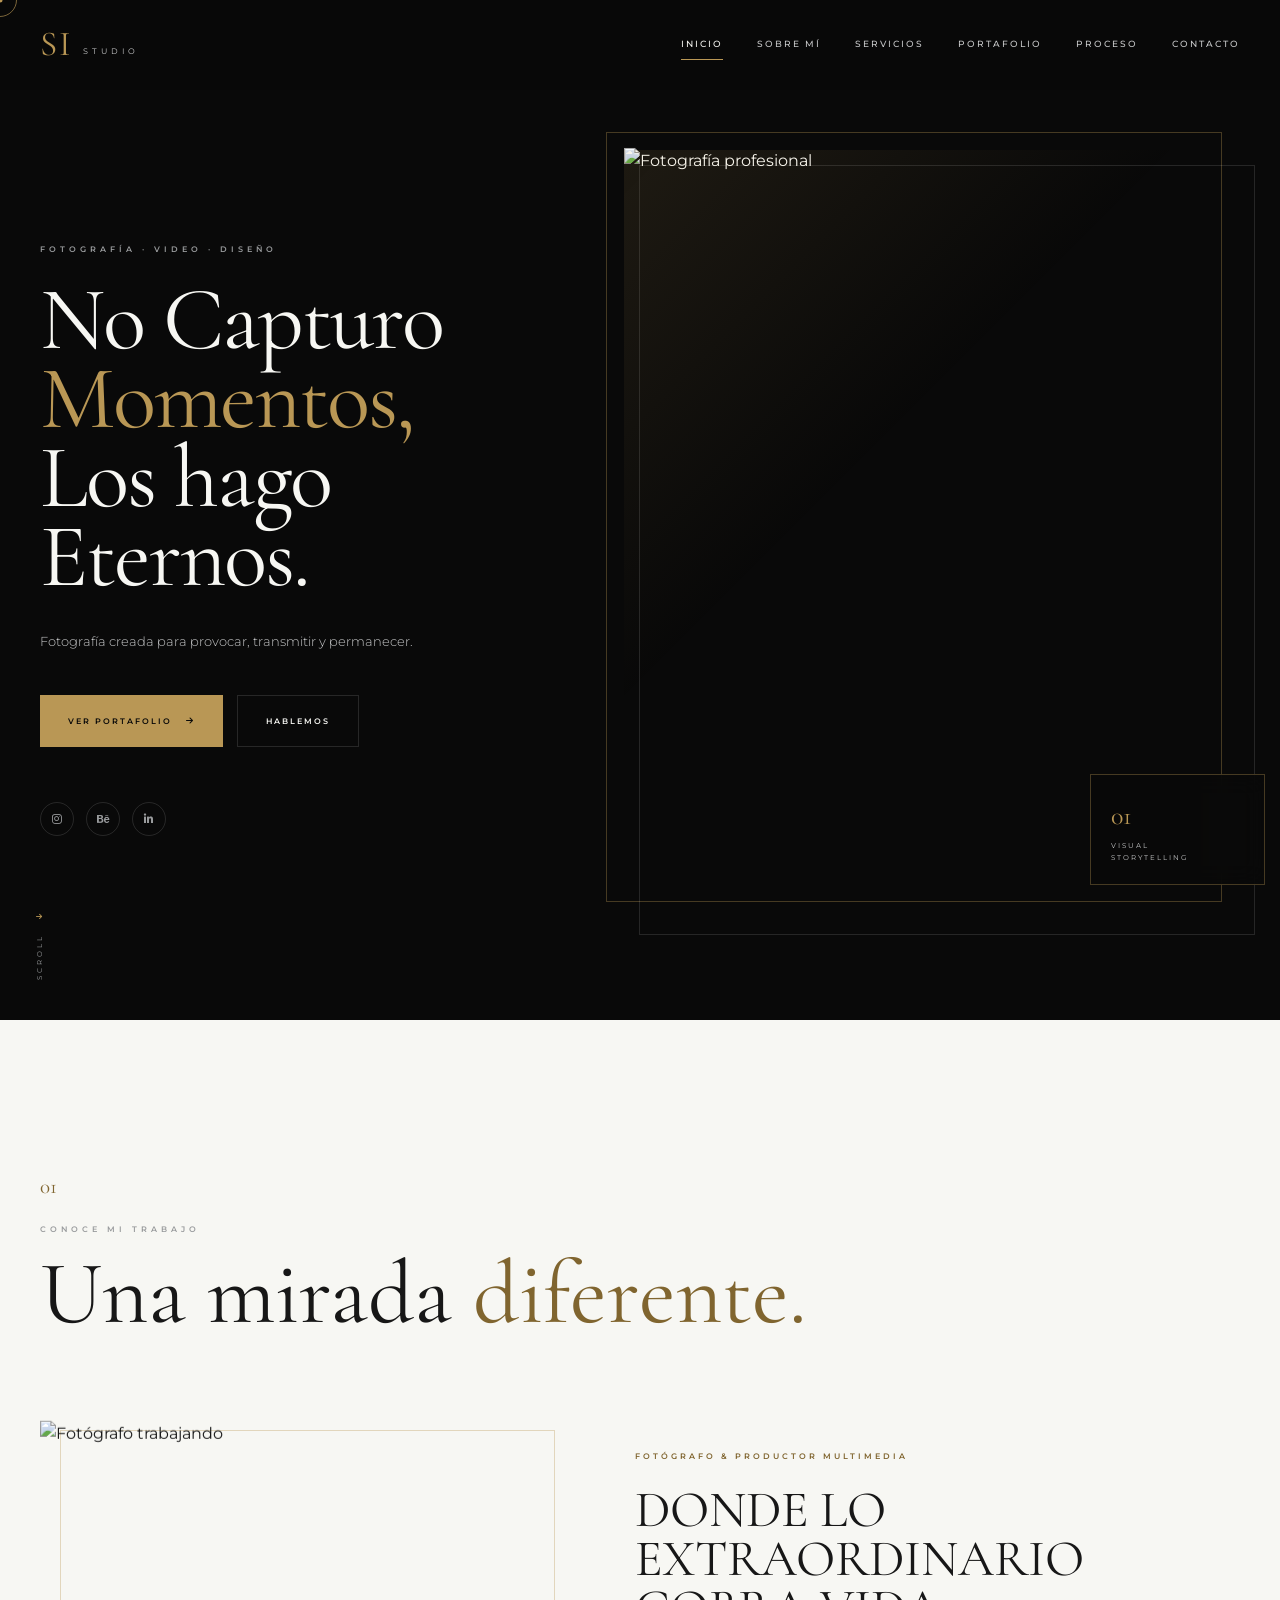
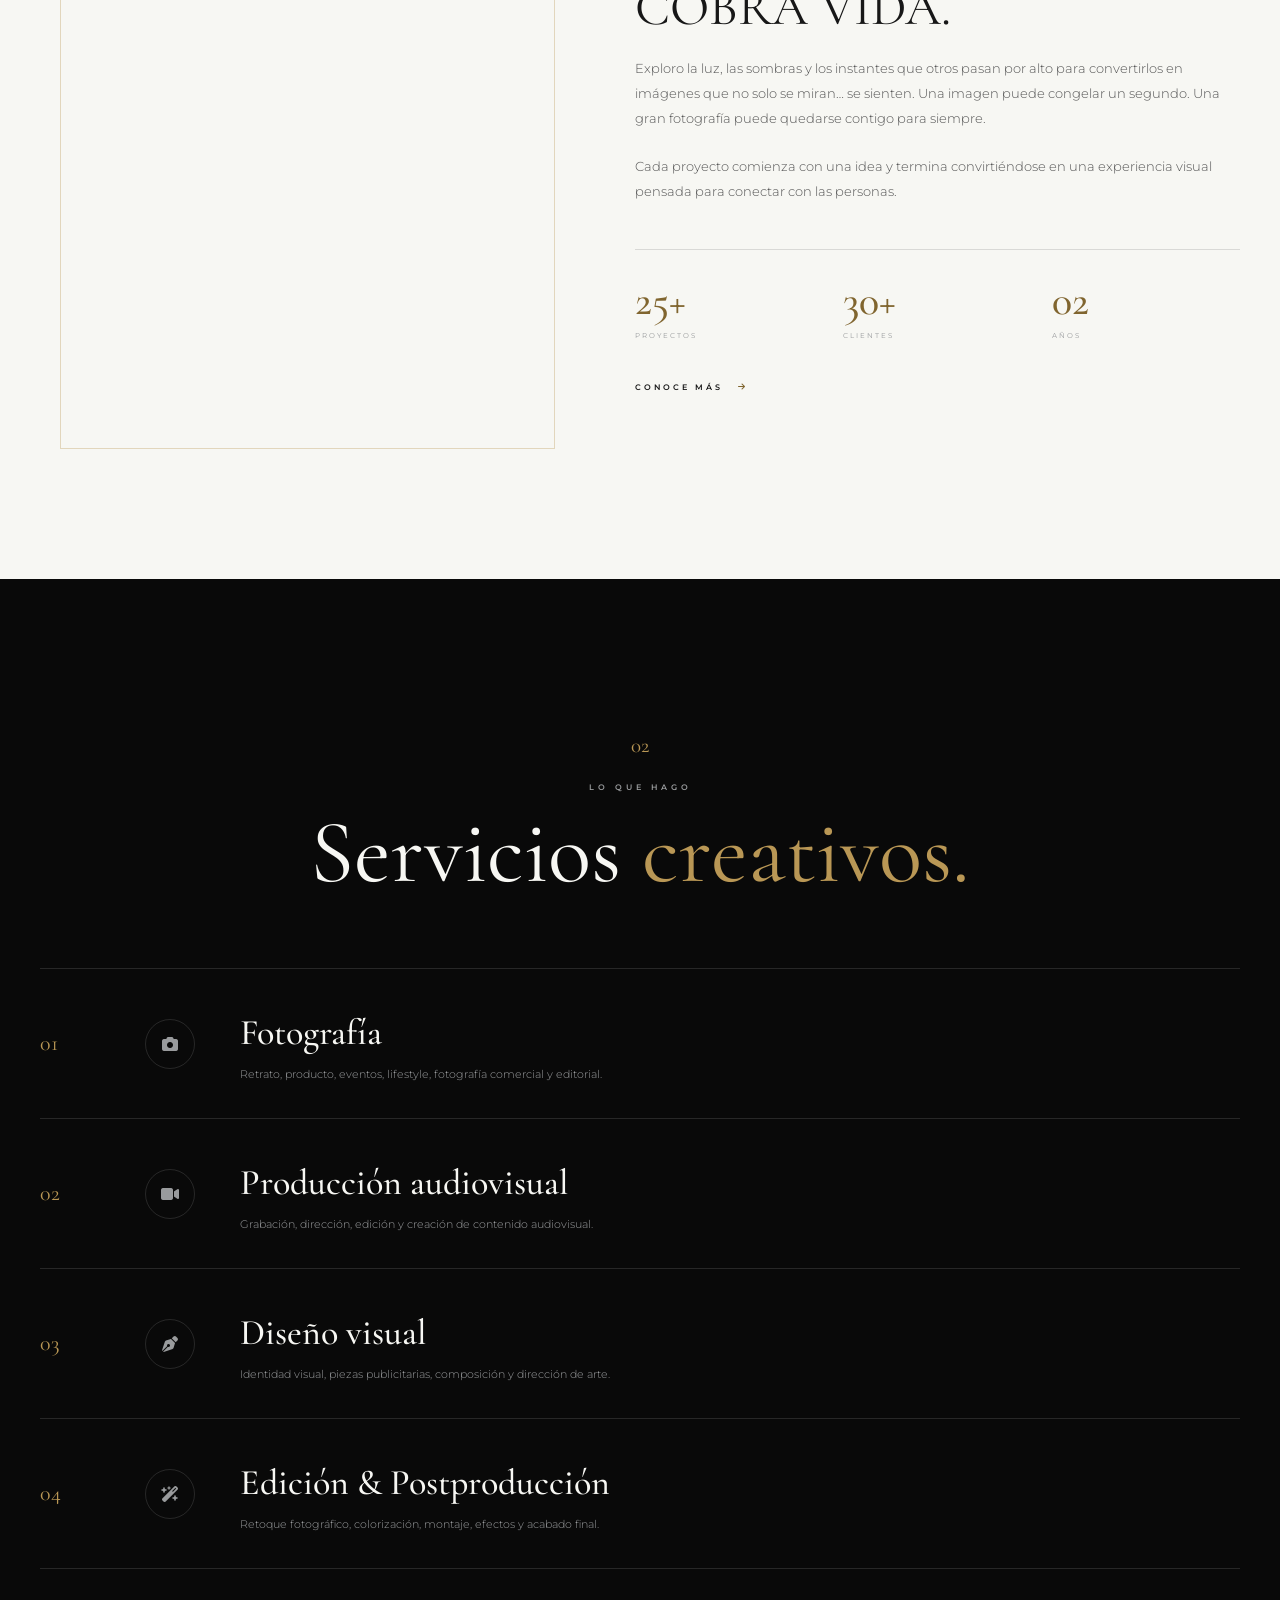
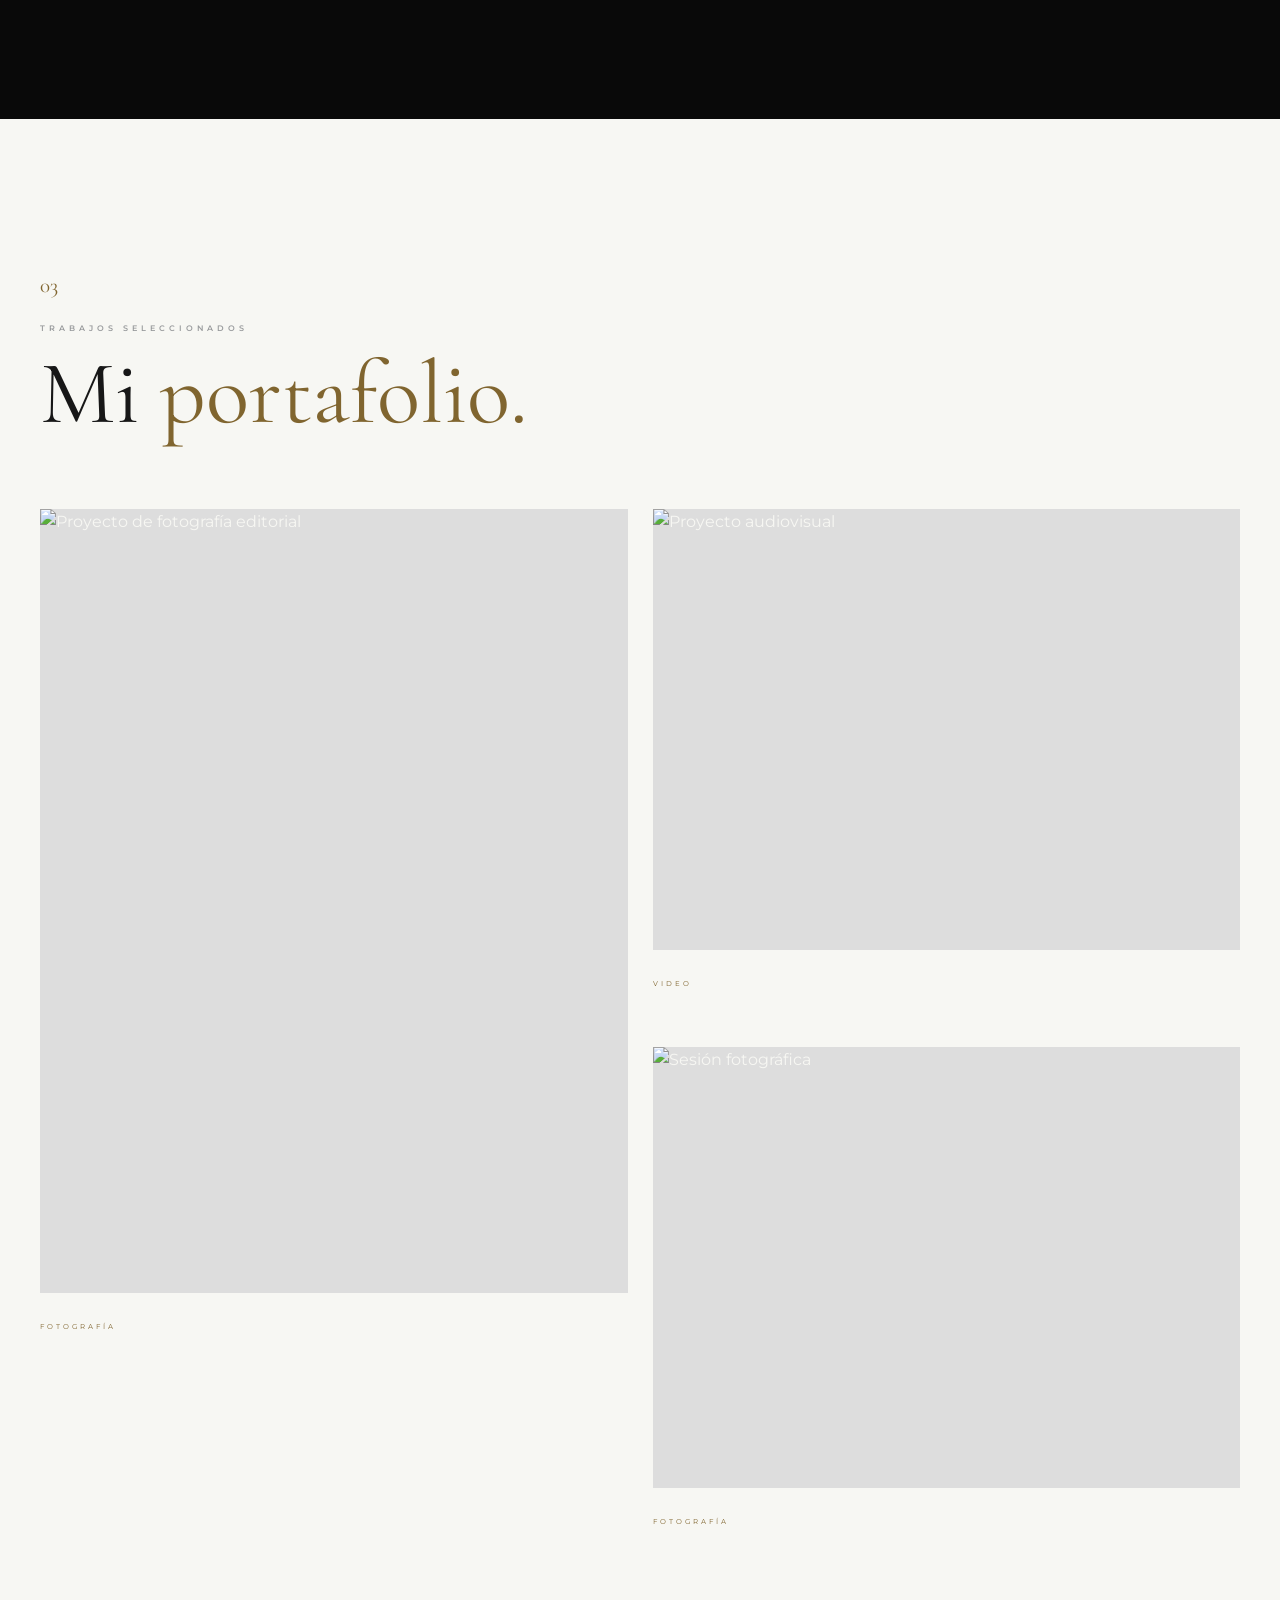
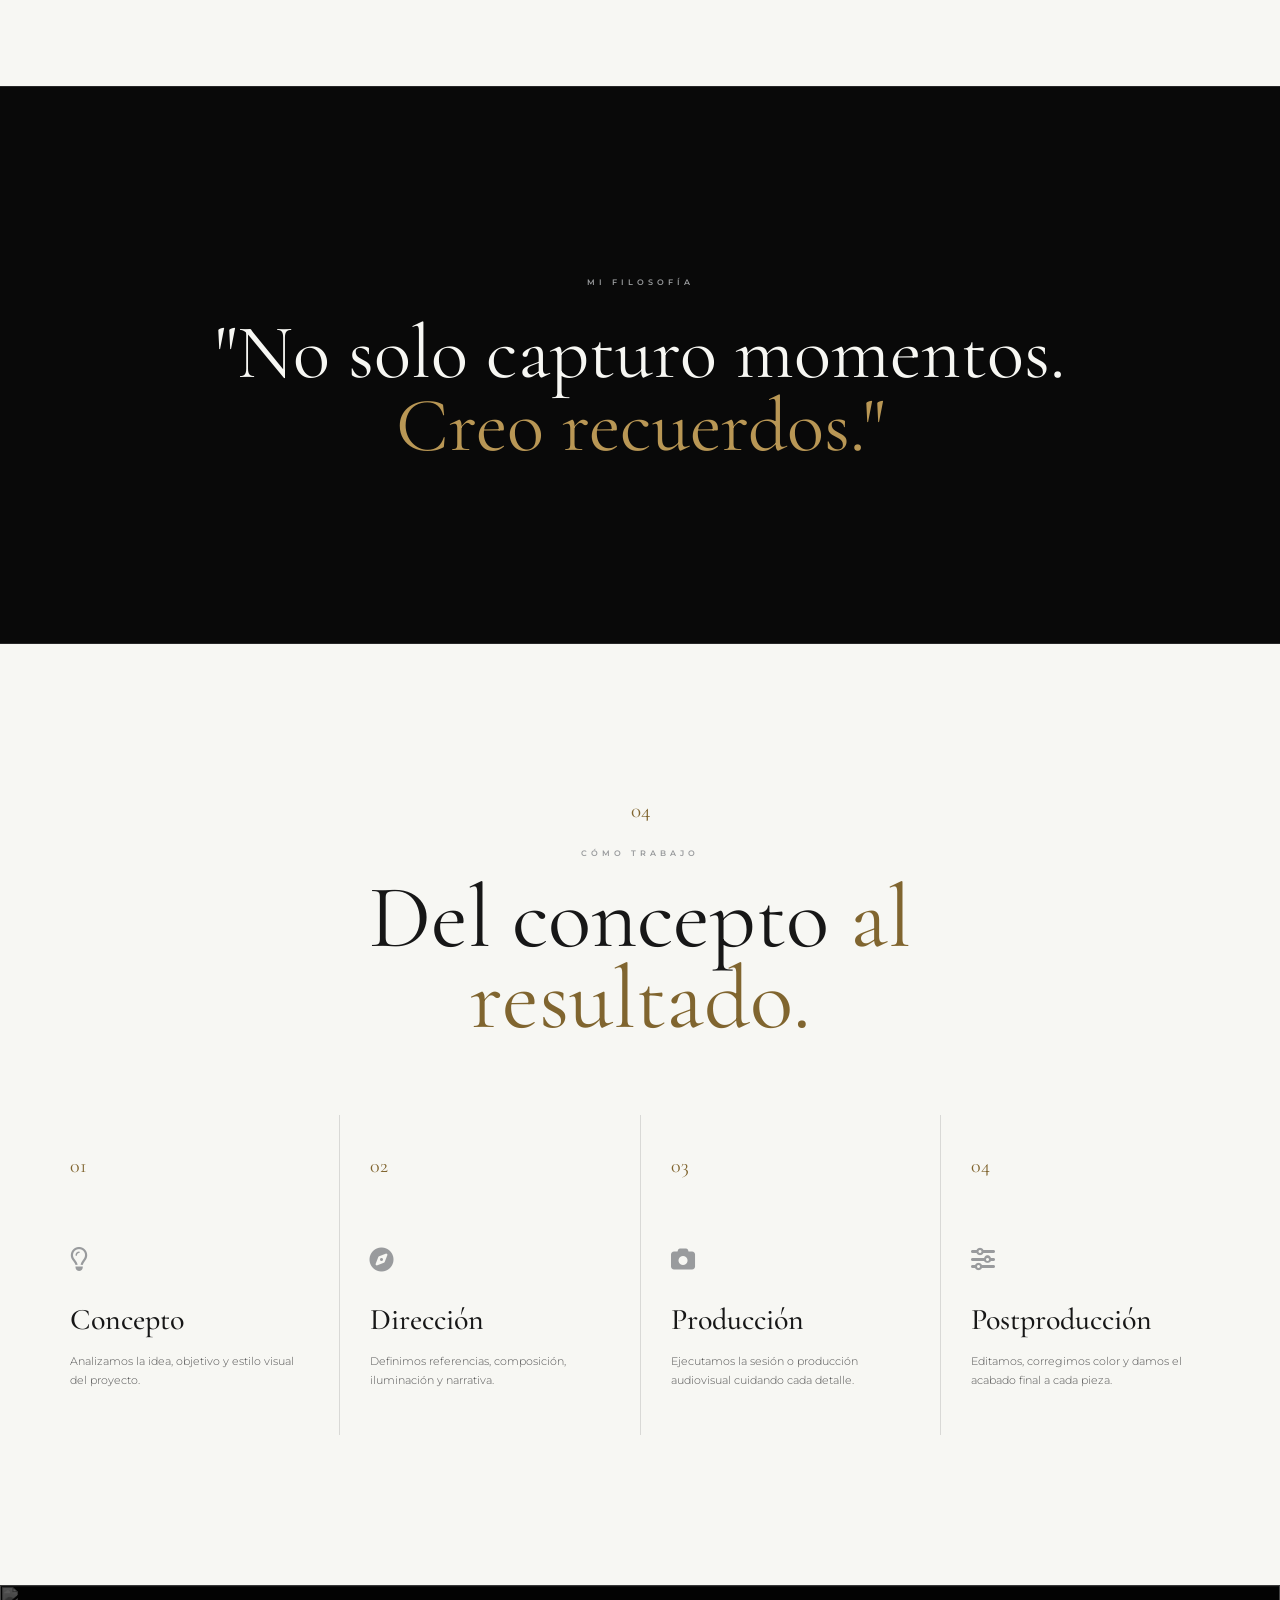
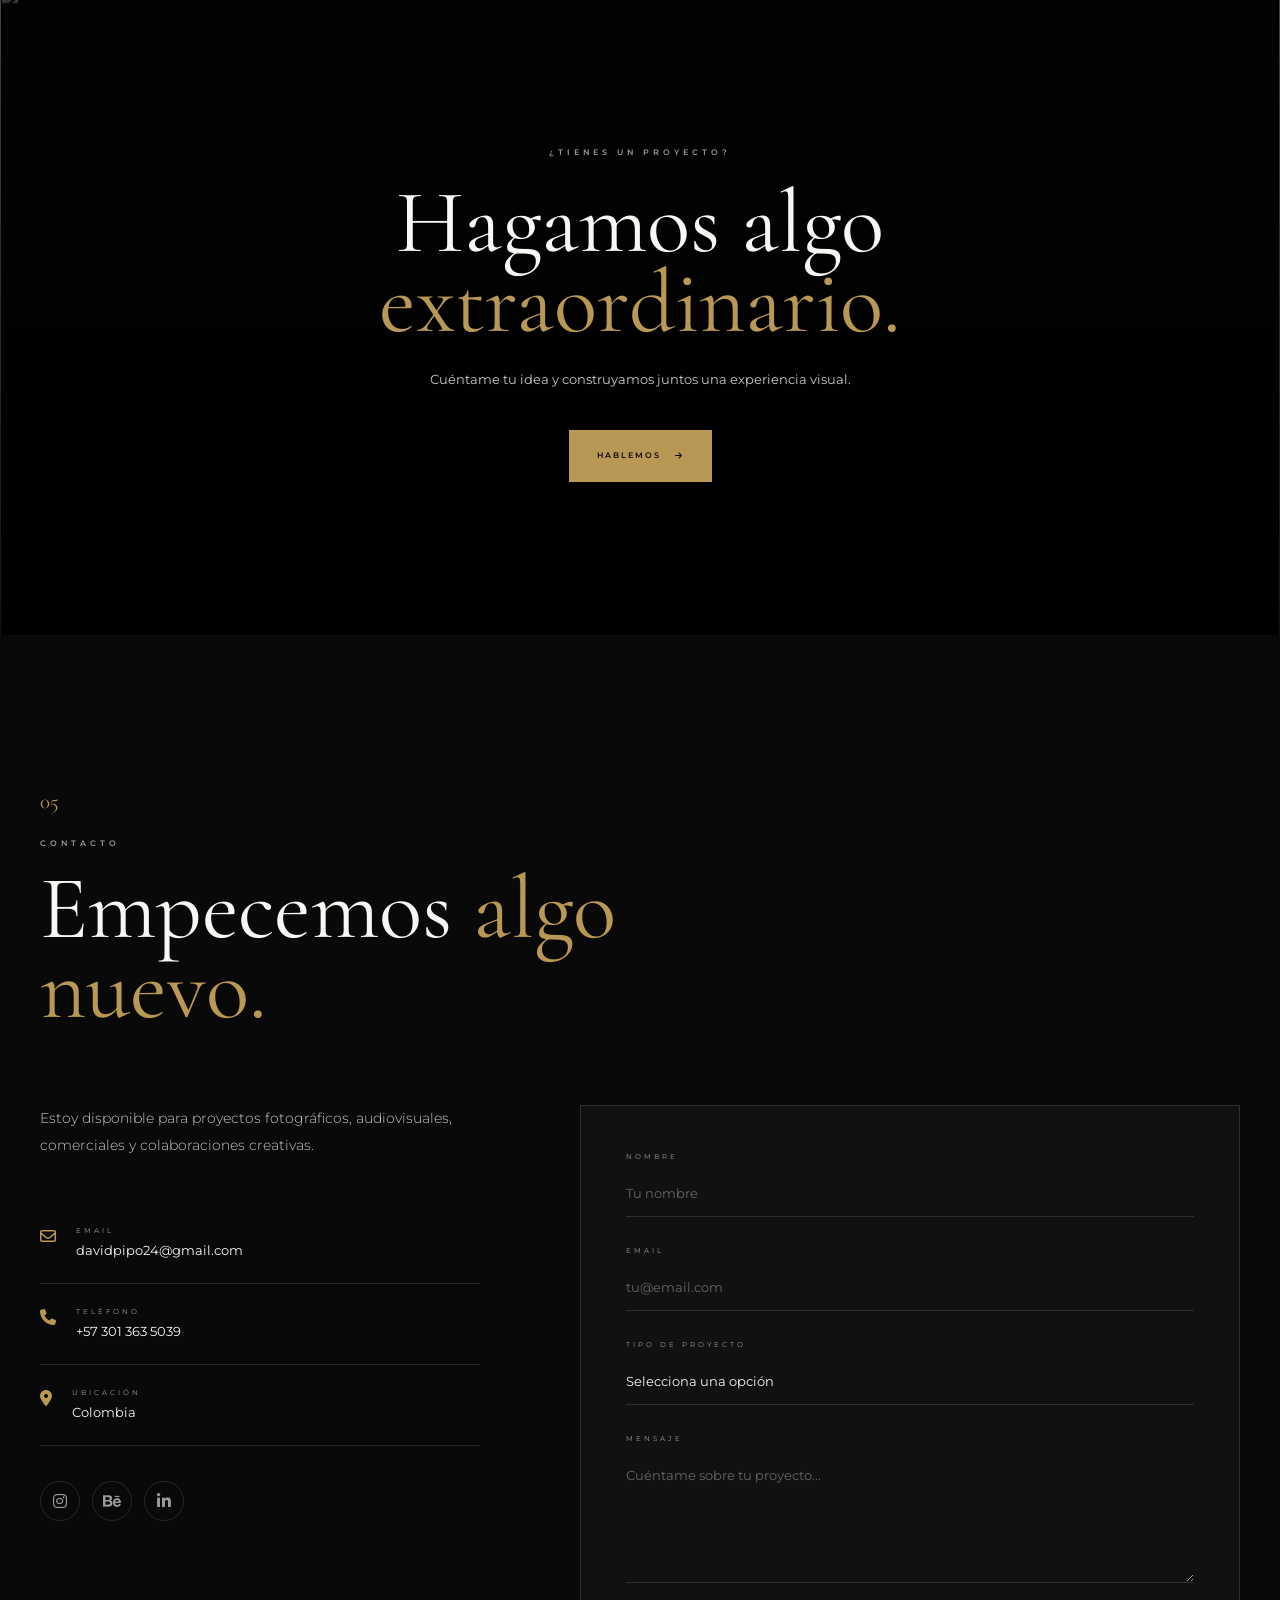
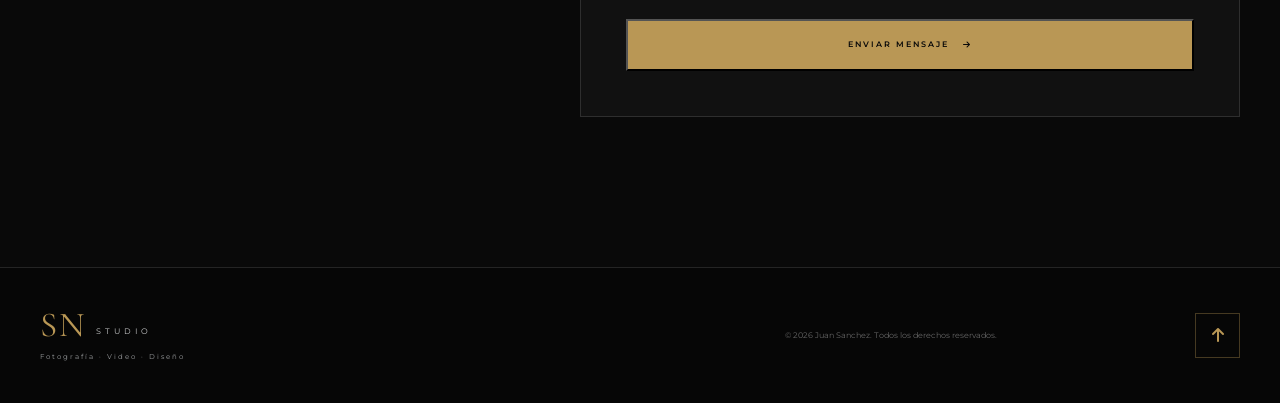
==== commit ff758935: "Update print statement from 'Hello' to 'Goodbye'" ====
--- a/index.html
+++ b/index.html
@@ -829,7 +829,7 @@
                     >
 
                         <a
-                            href="proyectos/proyecto-02.html"
+                            href="PROYECTOS/proyecto-02.html"
                             class="project-link"
                         >
 
@@ -1478,4 +1478,4 @@
 
 </body>
 
-</html>+</html>
